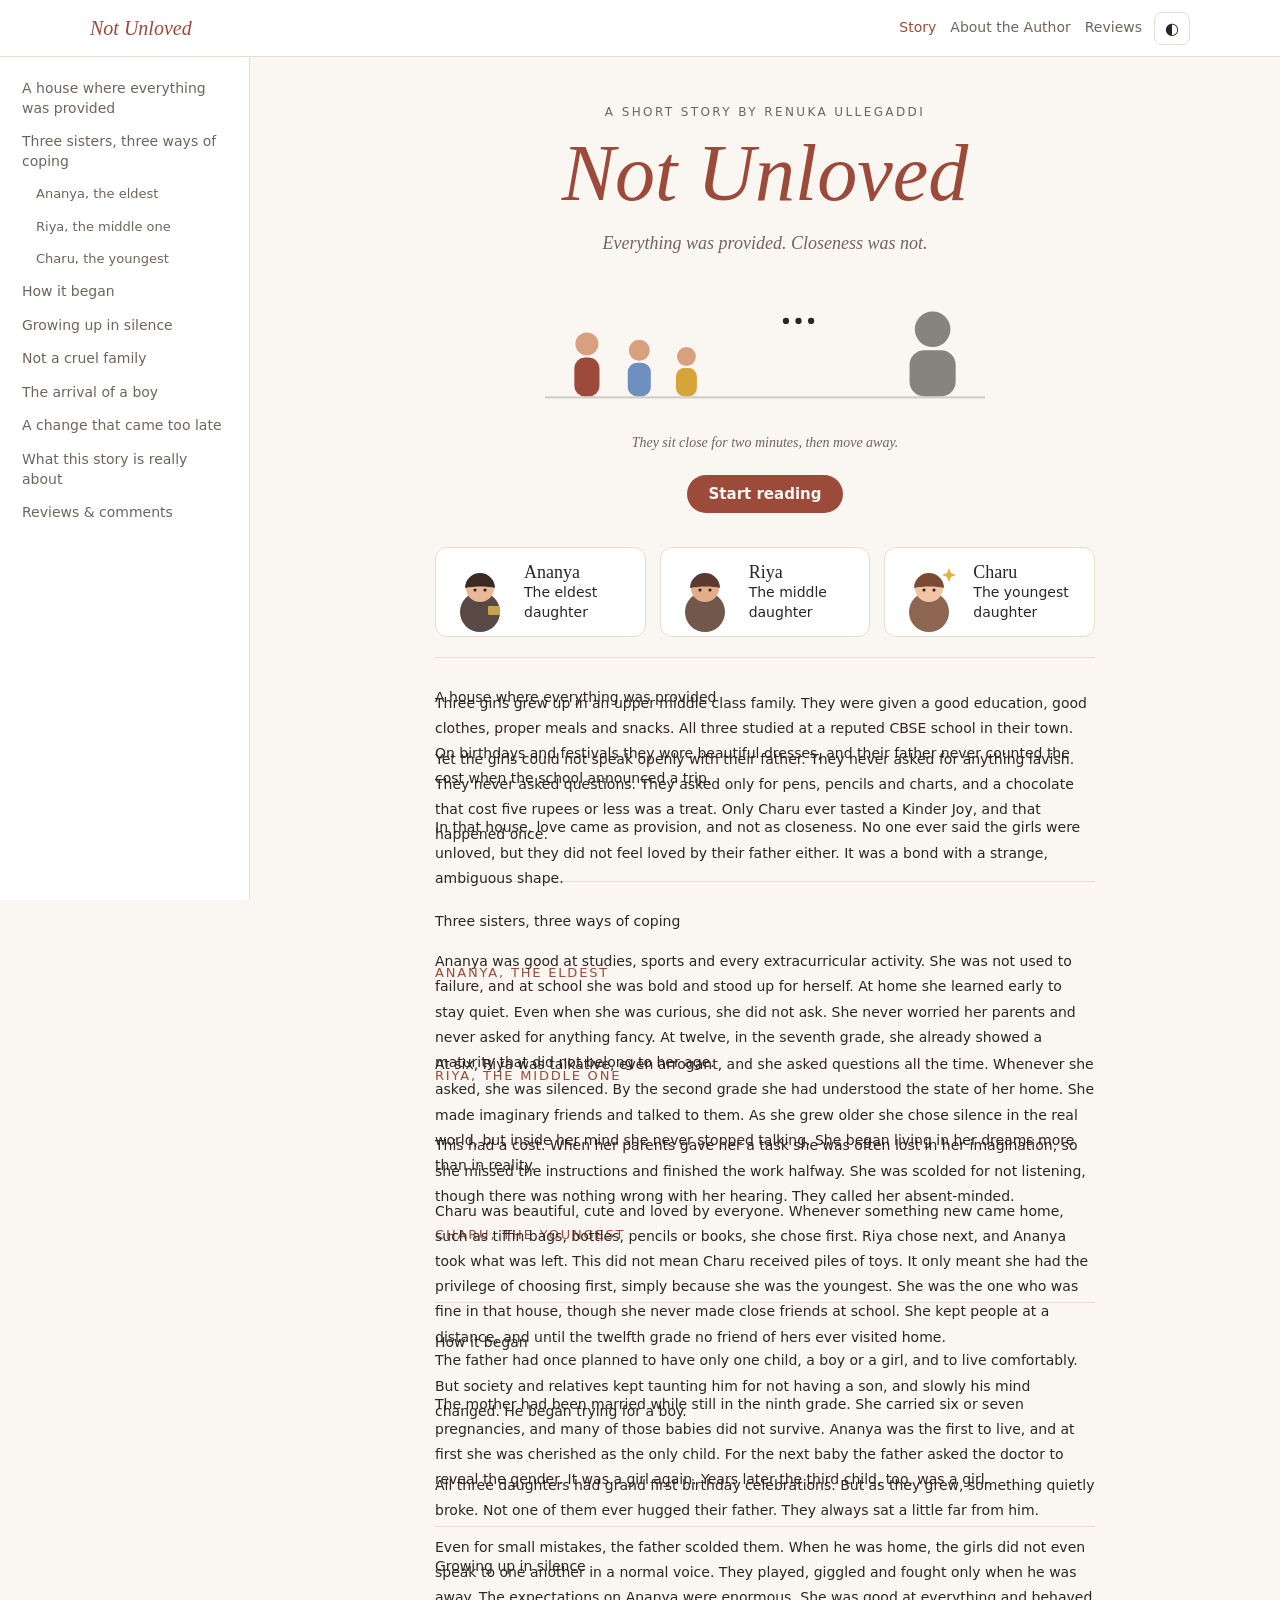
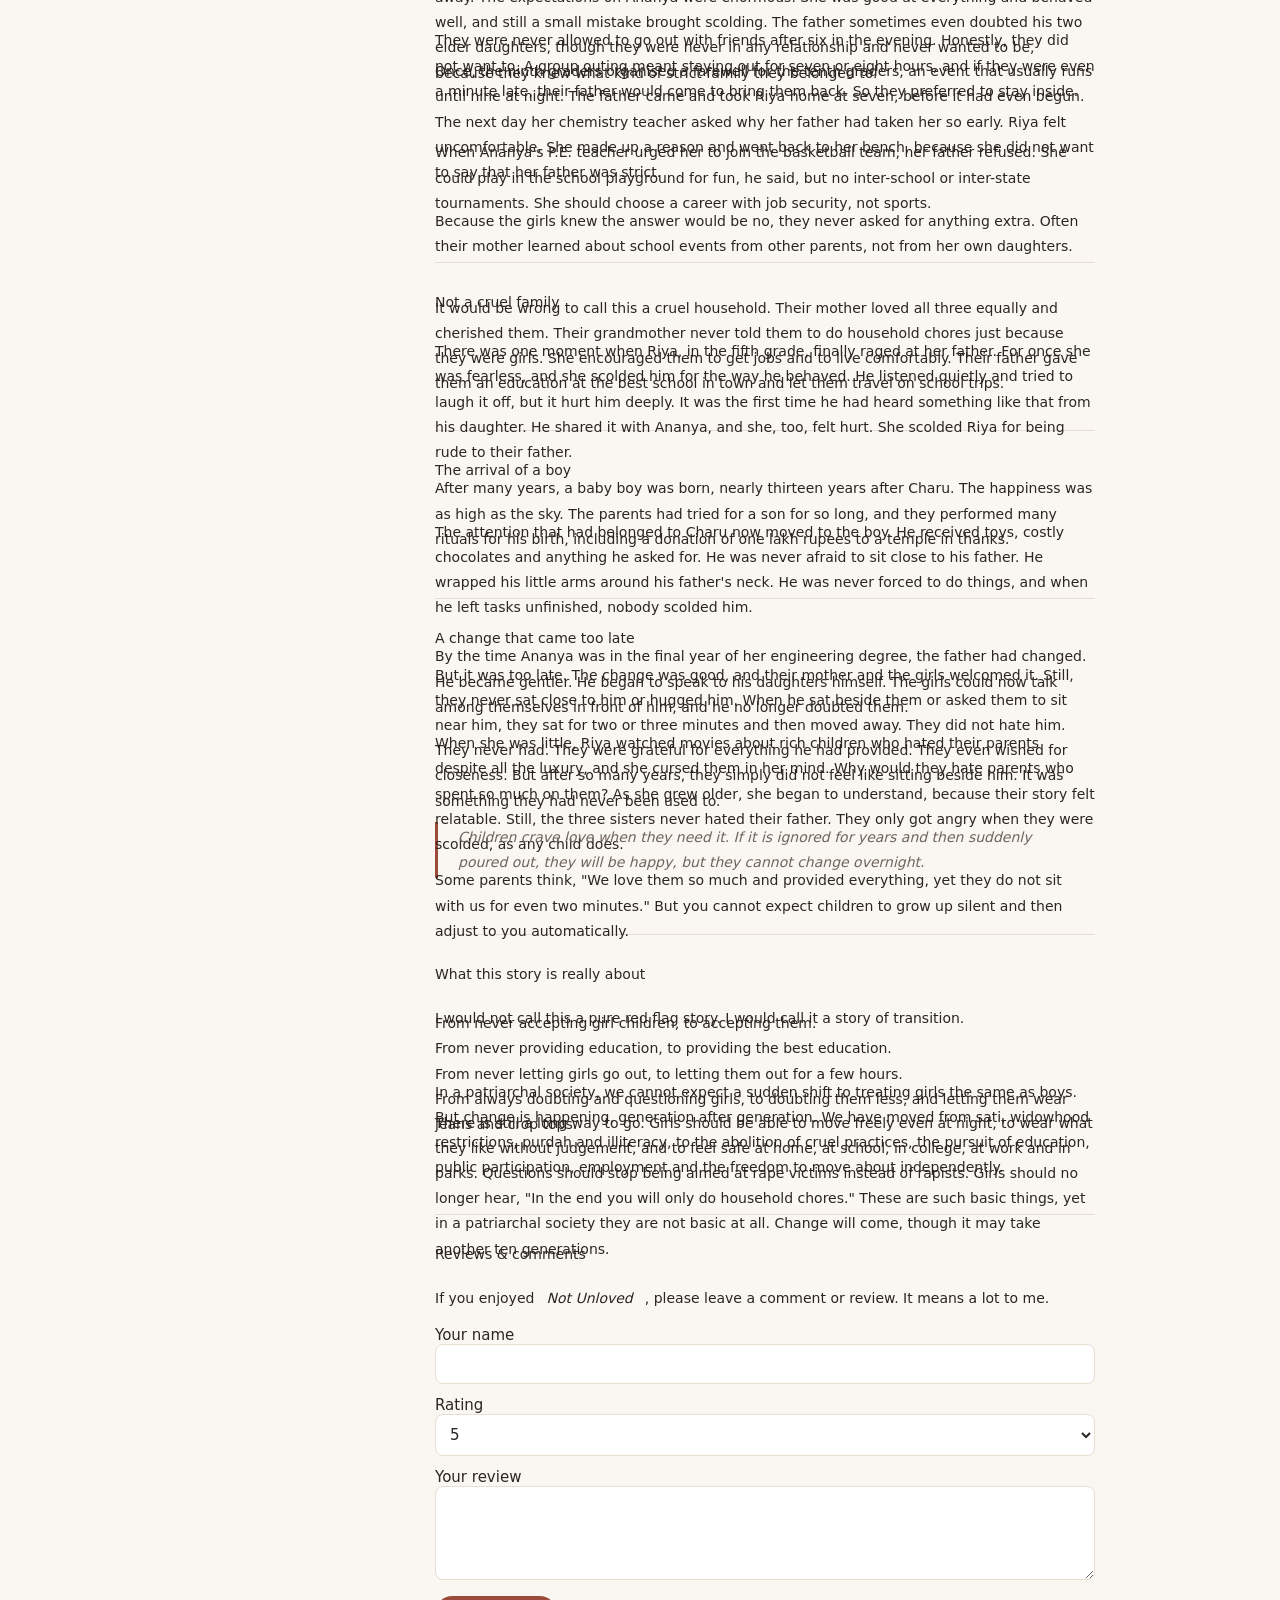
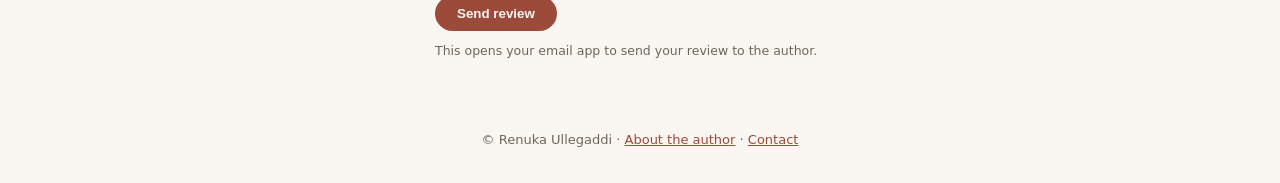
==== index.html @ 39ec3eeb "Add Not Unloved story website" ====
<!DOCTYPE html>
<html lang="en">
<head>
<meta charset="utf-8">
<meta name="viewport" content="width=device-width, initial-scale=1, viewport-fit=cover">
<title>Not Unloved | A Story of Three Sisters and a Father’s Silence</title>
<meta name="description" content="Not Unloved is a story of three sisters raised with every comfort but little closeness to their father. A quiet look at ambiguous love and changing patriarchy.">
<meta name="author" content="Renuka Ullegaddi">
<link rel="canonical" href="https://renuka0309.github.io/Short-Story/">
<meta property="og:title" content="Not Unloved | A Story of Three Sisters and a Father’s Silence">
<meta property="og:description" content="Not Unloved is a story of three sisters raised with every comfort but little closeness to their father. A quiet look at ambiguous love and changing patriarchy.">
<meta property="og:type" content="article">
<meta property="og:url" content="https://renuka0309.github.io/Short-Story/">
<meta name="twitter:card" content="summary">
<link rel="stylesheet" href="style.css">
<script type="application/ld+json">{"@context":"https://schema.org","@type":"Article","headline":"Not Unloved","description":"A story of three sisters who had everything provided yet never felt close to their father.","author":{"@type":"Person","name":"Renuka Ullegaddi"},"inLanguage":"en"}</script>
</head>
<body class="home">
<header class="top"><div class="in"><button id="menu" aria-label="Contents">&#9776;</button><a class="brand" href="index.html">Not Unloved</a><nav aria-label="Main"><a href="index.html" class=on>Story</a><a href="about.html">About the Author</a><a href="index.html#reviews">Reviews</a></nav><button id="theme" aria-label="Toggle light or dark">&#9680;</button></div><div id="bar"></div></header>
<div class="page"><aside id="side"><div id="nav"></div></aside><main><section class="hero"><p class="kicker">A short story by Renuka Ullegaddi</p><h1>Not Unloved</h1><p class="tag">Everything was provided. Closeness was not.</p>
<svg class="scene" viewBox="0 0 420 130" role="img" aria-label="Three sisters sit apart from their father, edge closer for a moment, then move away again"><rect x="0" y="112" width="420" height="2" fill="currentColor" opacity=".2"/><g fill="currentColor" opacity=".55"><circle cx="370" cy="48" r="17"/><rect x="348" y="68" width="44" height="44" rx="14"/></g><g class="girls"><g class="g1"><circle cx="40" cy="62" r="11" fill="#d9a07f"/><rect x="28" y="75" width="24" height="37" rx="10" fill="#9c4a3a"/></g><g class="g2"><circle cx="90" cy="68" r="10" fill="#d9a07f"/><rect x="79" y="80" width="22" height="32" rx="9" fill="#6f8fc0"/></g><g class="g3"><circle cx="135" cy="74" r="9" fill="#d9a07f"/><rect x="125" y="85" width="20" height="27" rx="8" fill="#d6a53a"/></g></g><g class="dots" fill="currentColor"><circle cx="230" cy="40" r="3"/><circle cx="242" cy="40" r="3"/><circle cx="254" cy="40" r="3"/></g></svg>
<p class="cap">They sit close for two minutes, then move away.</p><a class="btn" href="#ananya">Start reading</a></section><article>

<section class="cast" aria-label="Characters"><a href="#ananya"><svg class="av a1" viewBox="0 0 64 64" aria-hidden="true"><circle cx="32" cy="52" r="20" fill="#3b2a24" opacity=".85"/><circle cx="32" cy="28" r="14" fill="#e8b996"/><path d="M17 28a15 15 0 0 1 30 0c-6-2-22-2-30 0z" fill="#3b2a24"/><circle cx="27" cy="30" r="1.6" fill="#2b2622"/><circle cx="37" cy="30" r="1.6" fill="#2b2622"/><rect x="40" y="46" width="12" height="9" rx="1" fill="#c9a24a"/></svg><span><b>Ananya</b>The eldest daughter</span></a><a href="#riya"><svg class="av a2" viewBox="0 0 64 64" aria-hidden="true"><circle cx="32" cy="52" r="20" fill="#5a3a2e" opacity=".85"/><circle cx="32" cy="28" r="14" fill="#e3ad8b"/><path d="M17 28a15 15 0 0 1 30 0c-6-2-22-2-30 0z" fill="#5a3a2e"/><circle cx="27" cy="30" r="1.6" fill="#2b2622"/><circle cx="37" cy="30" r="1.6" fill="#2b2622"/><circle class="bub" cx="50" cy="14" r="3" fill="#8aa7d6"/><circle class="bub" style="animation-delay:1.3s" cx="56" cy="22" r="2" fill="#8aa7d6"/></svg><span><b>Riya</b>The middle daughter</span></a><a href="#charu"><svg class="av a3" viewBox="0 0 64 64" aria-hidden="true"><circle cx="32" cy="52" r="20" fill="#7a4a32" opacity=".85"/><circle cx="32" cy="28" r="14" fill="#f0c4a4"/><path d="M17 28a15 15 0 0 1 30 0c-6-2-22-2-30 0z" fill="#7a4a32"/><circle cx="27" cy="30" r="1.6" fill="#2b2622"/><circle cx="37" cy="30" r="1.6" fill="#2b2622"/><path class="tw" d="M52 8l2 5 5 2-5 2-2 5-2-5-5-2 5-2z" fill="#e0b341"/></svg><span><b>Charu</b>The youngest daughter</span></a></section>

<h2>A house where everything was provided</h2>
<p>Three girls grew up in an upper middle class family. They were given a good education, good clothes, proper meals and snacks. All three studied at a reputed CBSE school in their town. On birthdays and festivals they wore beautiful dresses, and their father never counted the cost when the school announced a trip.</p>
<p>Yet the girls could not speak openly with their father. They never asked for anything lavish. They never asked questions. They asked only for pens, pencils and charts, and a chocolate that cost five rupees or less was a treat. Only Charu ever tasted a Kinder Joy, and that happened once.</p>
<p>In that house, love came as provision, and not as closeness. No one ever said the girls were unloved, but they did not feel loved by their father either. It was a bond with a strange, ambiguous shape.</p>

<h2>Three sisters, three ways of coping</h2>

<h3 id="ananya">Ananya, the eldest</h3>
<p>Ananya was good at studies, sports and every extracurricular activity. She was not used to failure, and at school she was bold and stood up for herself. At home she learned early to stay quiet. Even when she was curious, she did not ask. She never worried her parents and never asked for anything fancy. At twelve, in the seventh grade, she already showed a maturity that did not belong to her age.</p>

<h3 id="riya">Riya, the middle one</h3>
<p>At six, Riya was talkative, even arrogant, and she asked questions all the time. Whenever she asked, she was silenced. By the second grade she had understood the state of her home. She made imaginary friends and talked to them. As she grew older she chose silence in the real world, but inside her mind she never stopped talking. She began living in her dreams more than in reality.</p>
<p>This had a cost. When her parents gave her a task she was often lost in her imagination, so she missed the instructions and finished the work halfway. She was scolded for not listening, though there was nothing wrong with her hearing. They called her absent-minded.</p>

<h3 id="charu">Charu, the youngest</h3>
<p>Charu was beautiful, cute and loved by everyone. Whenever something new came home, such as tiffin bags, bottles, pencils or books, she chose first. Riya chose next, and Ananya took what was left. This did not mean Charu received piles of toys. It only meant she had the privilege of choosing first, simply because she was the youngest. She was the one who was fine in that house, though she never made close friends at school. She kept people at a distance, and until the twelfth grade no friend of hers ever visited home.</p>

<h2>How it began</h2>
<p>The father had once planned to have only one child, a boy or a girl, and to live comfortably. But society and relatives kept taunting him for not having a son, and slowly his mind changed. He began trying for a boy.</p>
<p>The mother had been married while still in the ninth grade. She carried six or seven pregnancies, and many of those babies did not survive. Ananya was the first to live, and at first she was cherished as the only child. For the next baby the father asked the doctor to reveal the gender. It was a girl again. Years later the third child, too, was a girl.</p>
<p>All three daughters had grand first birthday celebrations. But as they grew, something quietly broke. Not one of them ever hugged their father. They always sat a little far from him.</p>

<h2>Growing up in silence</h2>
<p>Even for small mistakes, the father scolded them. When he was home, the girls did not even speak to one another in a normal voice. They played, giggled and fought only when he was away. The expectations on Ananya were enormous. She was good at everything and behaved well, and still a small mistake brought scolding. The father sometimes even doubted his two elder daughters, though they were never in any relationship and never wanted to be, because they knew what kind of strict family they belonged to.</p>
<p>They were never allowed to go out with friends after six in the evening. Honestly, they did not want to. A group outing meant staying out for seven or eight hours, and if they were even a minute late, their father would come to bring them back. So they preferred to stay inside.</p>
<p>Once, the ninth graders organised a farewell for the tenth graders, an event that usually runs until nine at night. The father came and took Riya home at seven, before it had even begun. The next day her chemistry teacher asked why her father had taken her so early. Riya felt uncomfortable. She made up a reason and went back to her bench, because she did not want to say that her father was strict.</p>
<p>When Ananya's P.E. teacher urged her to join the basketball team, her father refused. She could play in the school playground for fun, he said, but no inter-school or inter-state tournaments. She should choose a career with job security, not sports.</p>
<p>Because the girls knew the answer would be no, they never asked for anything extra. Often their mother learned about school events from other parents, not from her own daughters.</p>

<h2>Not a cruel family</h2>
<p>It would be wrong to call this a cruel household. Their mother loved all three equally and cherished them. Their grandmother never told them to do household chores just because they were girls. She encouraged them to get jobs and to live comfortably. Their father gave them an education at the best school in town and let them travel on school trips.</p>
<p>There was one moment when Riya, in the fifth grade, finally raged at her father. For once she was fearless, and she scolded him for the way he behaved. He listened quietly and tried to laugh it off, but it hurt him deeply. It was the first time he had heard something like that from his daughter. He shared it with Ananya, and she, too, felt hurt. She scolded Riya for being rude to their father.</p>

<h2>The arrival of a boy</h2>
<p>After many years, a baby boy was born, nearly thirteen years after Charu. The happiness was as high as the sky. The parents had tried for a son for so long, and they performed many rituals for his birth, including a donation of one lakh rupees to a temple in thanks.</p>
<p>The attention that had belonged to Charu now moved to the boy. He received toys, costly chocolates and anything he asked for. He was never afraid to sit close to his father. He wrapped his little arms around his father's neck. He was never forced to do things, and when he left tasks unfinished, nobody scolded him.</p>

<h2>A change that came too late</h2>
<p>By the time Ananya was in the final year of her engineering degree, the father had changed. He became gentler. He began to speak to his daughters himself. The girls could now talk among themselves in front of him, and he no longer doubted them.</p>
<p>But it was too late. The change was good, and their mother and the girls welcomed it. Still, they never sat close to him or hugged him. When he sat beside them or asked them to sit near him, they sat for two or three minutes and then moved away. They did not hate him. They never had. They were grateful for everything he had provided. They even wished for closeness. But after so many years, they simply did not feel like sitting beside him. It was something they had never been used to.</p>
<p>When she was little, Riya watched movies about rich children who hated their parents despite all the luxury, and she cursed them in her mind. Why would they hate parents who spent so much on them? As she grew older, she began to understand, because their story felt relatable. Still, the three sisters never hated their father. They only got angry when they were scolded, as any child does.</p>

<blockquote>Children crave love when they need it. If it is ignored for years and then suddenly poured out, they will be happy, but they cannot change overnight.</blockquote>

<p>Some parents think, "We love them so much and provided everything, yet they do not sit with us for even two minutes." But you cannot expect children to grow up silent and then adjust to you automatically.</p>

<h2>What this story is really about</h2>
<p>I would not call this a pure red flag story. I would call it a story of transition.</p>
<p>From never accepting girl children, to accepting them.<br>
From never providing education, to providing the best education.<br>
From never letting girls go out, to letting them out for a few hours.<br>
From always doubting and questioning girls, to doubting them less, and letting them wear jeans and crop tops.</p>
<p>In a patriarchal society, we cannot expect a sudden shift to treating girls the same as boys. But change is happening, generation after generation. We have moved from sati, widowhood restrictions, purdah and illiteracy, to the abolition of cruel practices, the pursuit of education, public participation, employment and the freedom to move about independently.</p>
<p>There is still a long way to go. Girls should be able to move freely even at night, to wear what they like without judgement, and to feel safe at home, at school, in college, at work and in parks. Questions should stop being aimed at rape victims instead of rapists. Girls should no longer hear, "In the end you will only do household chores." These are such basic things, yet in a patriarchal society they are not basic at all. Change will come, though it may take another ten generations.</p>
<h2 id="reviews">Reviews &amp; comments</h2>
<p>If you enjoyed <em>Not Unloved</em>, please leave a comment or review. It means a lot to me.</p>
<div id="giscus"></div>
<form id="rf" class="rf"><label>Your name<input name="name" required></label><label>Rating<select name="rating"><option>5</option><option>4</option><option>3</option><option>2</option><option>1</option></select></label><label>Your review<textarea name="msg" rows="4" required></textarea></label><button type="submit">Send review</button><small>This opens your email app to send your review to the author.</small></form>
</article></main></div>
<footer>&copy; Renuka Ullegaddi &middot; <a href="about.html">About the author</a> &middot; <a href="mailto:renukaullegaddi03@gmail.com">Contact</a></footer>
<script src="script.js"></script>
</body>
</html>
---- style.css ----
:root{--bg:#faf6f1;--fg:#2b2622;--muted:#6f655c;--accent:#9c4a3a;--card:#fff;--line:#e6ddd3;--hh:56px}
@media (prefers-color-scheme:dark){:root:not([data-theme="light"]){--bg:#1c1917;--fg:#ece5dd;--muted:#a79d93;--accent:#e08a74;--card:#26221f;--line:#38322d}}
:root[data-theme="dark"]{--bg:#1c1917;--fg:#ece5dd;--muted:#a79d93;--accent:#e08a74;--card:#26221f;--line:#38322d}
*{box-sizing:border-box}
html{scroll-behavior:smooth;scroll-padding-top:calc(var(--hh) + 16px + env(safe-area-inset-top,0px))}
body{margin:0;background:var(--bg);color:var(--fg);font:18px/1.8 Georgia,'Times New Roman',serif}
a{color:var(--accent)}
.top{position:sticky;top:0;z-index:40;background:var(--card);border-bottom:1px solid var(--line);padding:env(safe-area-inset-top,0px) 14px 0}
.in{height:var(--hh);display:flex;align-items:center;gap:12px;max-width:1100px;margin:auto;font-family:system-ui,sans-serif;font-size:14px}
.brand{font:italic 20px Georgia,serif;text-decoration:none;color:var(--accent)}
.in nav{display:flex;gap:14px;margin-left:auto;overflow-x:auto;white-space:nowrap}
.in nav a{color:var(--muted);text-decoration:none}.in nav a.on,.in nav a:hover{color:var(--accent)}
.in button{background:none;border:1px solid var(--line);color:var(--fg);border-radius:8px;padding:6px 10px;font-size:16px;cursor:pointer}
#bar{position:absolute;left:0;bottom:0;height:3px;width:0;background:var(--accent)}
.top{position:sticky}.top>#bar{position:absolute}
#side{position:fixed;top:calc(var(--hh) + env(safe-area-inset-top,0px));left:0;bottom:0;width:250px;max-width:85vw;background:var(--card);border-right:1px solid var(--line);padding:16px 12px;overflow-y:auto;z-index:30;transform:translateX(-100%);transition:transform .25s;font:14px/1.4 system-ui,sans-serif}
#side.open{transform:none}
#side a{display:block;padding:7px 10px;border-radius:6px;color:var(--muted);text-decoration:none}
#side a.sub{margin-left:14px;font-size:13px}#side a.active{background:var(--bg);color:var(--accent);font-weight:600}
.hero{text-align:center;padding:48px 8px 24px}
.kicker{font:12px system-ui,sans-serif;letter-spacing:.2em;text-transform:uppercase;color:var(--muted);margin:0}
h1{font:italic 400 clamp(44px,10vw,80px)/1.1 Georgia,serif;color:var(--accent);margin:10px 0}
.tag{color:var(--muted);font-style:italic;margin:0 0 20px}
.scene{width:100%;max-width:440px;color:var(--fg)}
.cap{font-size:14px;color:var(--muted);font-style:italic;margin:4px 0 20px}
.btn{display:inline-block;background:var(--accent);color:var(--bg);padding:10px 22px;border-radius:999px;text-decoration:none;font:600 15px system-ui,sans-serif}
.btn.alt{background:none;color:var(--accent);border:1px solid var(--accent)}
.girls{animation:near 10s ease-in-out infinite}
.g2{animation:sway 5s ease-in-out infinite}.g3{animation:sway 6s ease-in-out infinite reverse}
.dots circle{animation:blink 1.8s infinite}.dots circle:nth-child(2){animation-delay:.3s}.dots circle:nth-child(3){animation-delay:.6s}
@keyframes near{0%,15%{transform:translateX(0)}45%,60%{transform:translateX(90px)}90%,100%{transform:translateX(0)}}
@keyframes sway{50%{transform:translateY(-3px)}}
@keyframes blink{0%,100%{opacity:.15}50%{opacity:.8}}
main{max-width:700px;margin:0 auto;padding:0 20px 50px}
.home .page{padding-left:0}
@media (min-width:1000px){.home .page{padding-left:250px}#side{transform:none}#menu{display:none}}
h2{font:400 26px Georgia,serif;margin:52px 0 12px;padding-top:22px;border-top:1px solid var(--line)}
h3{font:13px system-ui,sans-serif;letter-spacing:.14em;text-transform:uppercase;color:var(--accent);margin:28px 0 4px}
blockquote{margin:28px 0;padding:4px 20px;border-left:3px solid var(--accent);font-style:italic;color:var(--muted)}
.cast{display:grid;grid-template-columns:repeat(auto-fit,minmax(190px,1fr));gap:14px;margin:10px 0 20px}
.cast a{display:flex;gap:12px;align-items:center;background:var(--card);border:1px solid var(--line);border-radius:12px;padding:12px;color:inherit;text-decoration:none;font:14px/1.4 system-ui,sans-serif;transition:transform .2s,border-color .2s}
.cast a:hover{transform:translateY(-3px);border-color:var(--accent)}
.cast b{display:block;font:18px Georgia,serif}
.av{width:64px;height:64px;flex:none;overflow:visible}
.a1{animation:sway 4s ease-in-out infinite}
.bub{animation:rise 3.5s linear infinite;opacity:0}
@keyframes rise{0%{transform:translateY(0);opacity:0}30%{opacity:.9}100%{transform:translateY(-14px);opacity:0}}
.tw{animation:tw 2s ease-in-out infinite;transform-box:fill-box;transform-origin:center}
@keyframes tw{50%{transform:scale(1.5);opacity:.4}}
.rv{opacity:0;transform:translateY(14px);transition:opacity .6s,transform .6s}.rv.in{opacity:1;transform:none}
.rf{display:grid;gap:12px;font:15px system-ui,sans-serif}
.rf input,.rf select,.rf textarea{width:100%;padding:10px;border:1px solid var(--line);border-radius:8px;background:var(--card);color:var(--fg);font:inherit}
.rf button{justify-self:start;background:var(--accent);color:var(--bg);border:0;border-radius:999px;padding:10px 22px;font-weight:600;cursor:pointer}
.rf small{color:var(--muted)}
.about{padding-top:48px}.mail{font-family:system-ui,sans-serif;font-size:15px}
footer{text-align:center;padding:24px 20px calc(36px + env(safe-area-inset-bottom,0px));color:var(--muted);font:13px system-ui,sans-serif}
@media (prefers-reduced-motion:reduce){*{animation:none!important;transition:none!important}.rv{opacity:1;transform:none}}
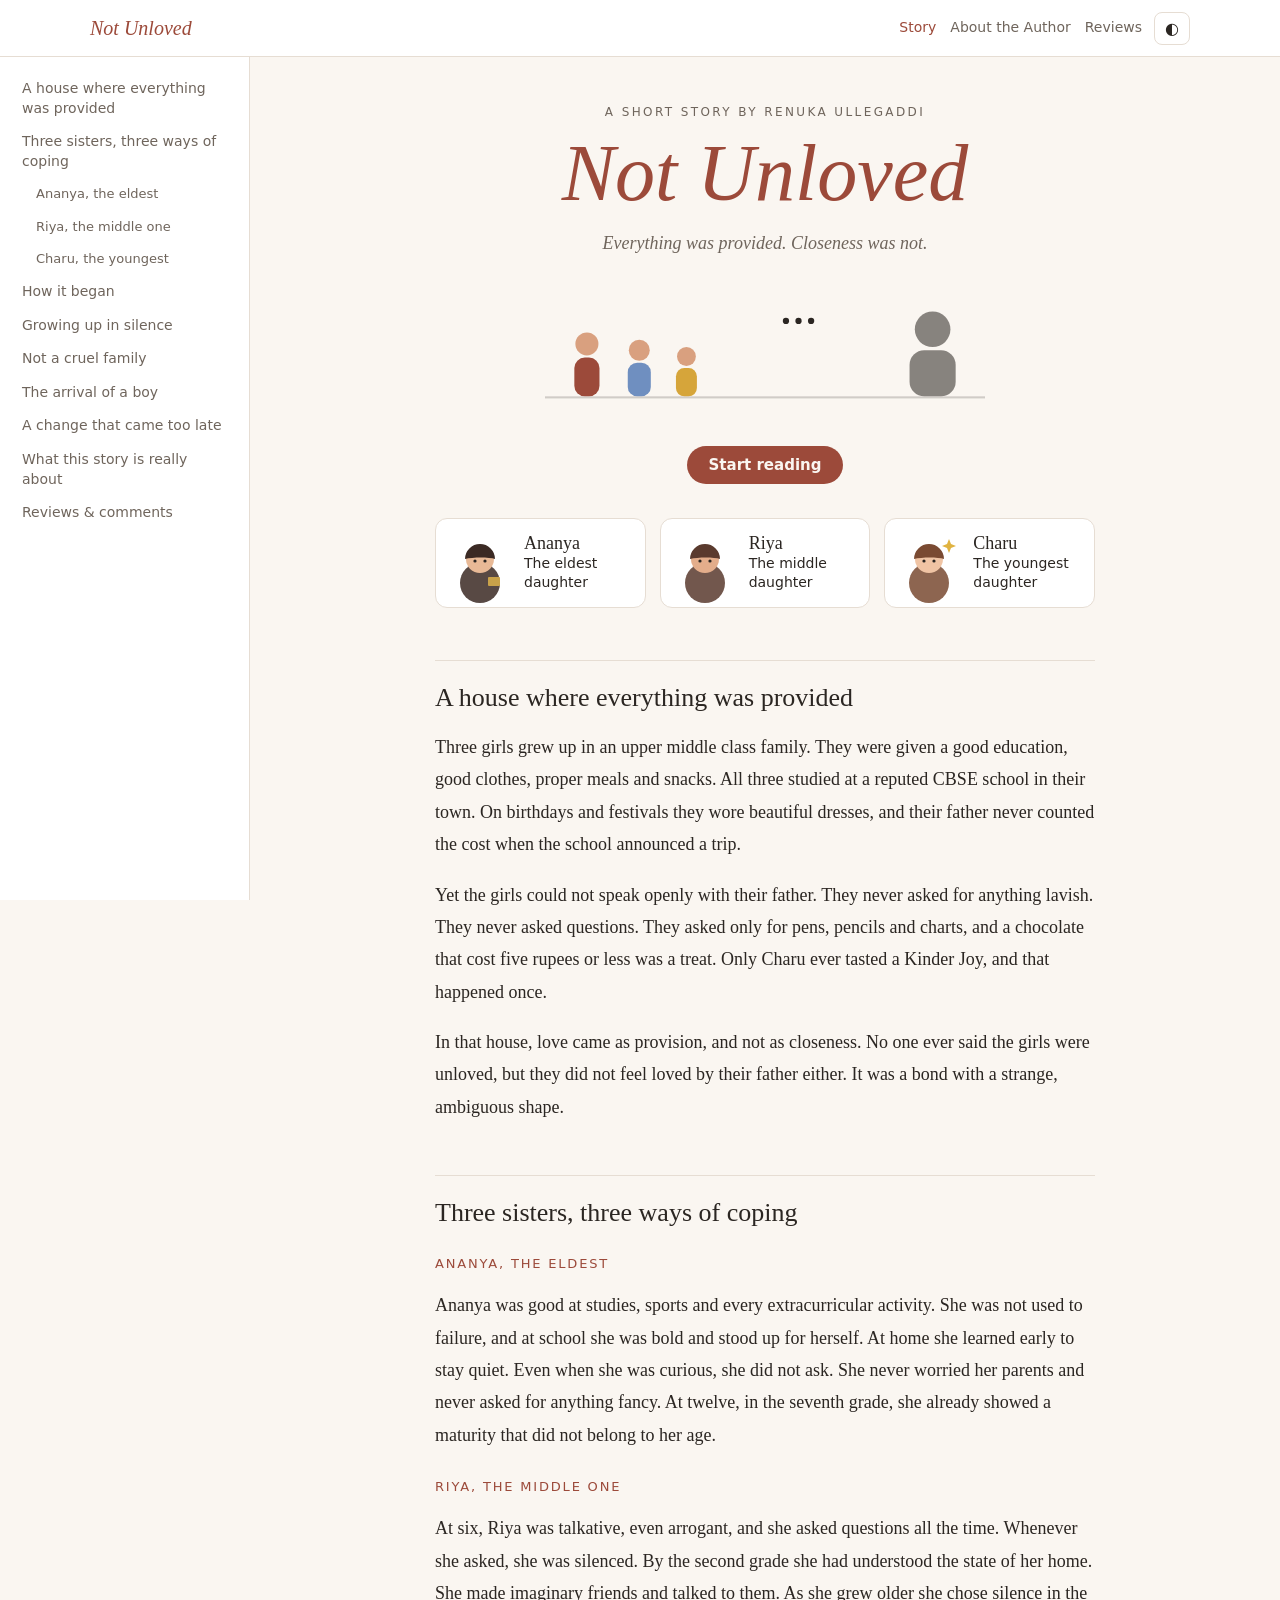
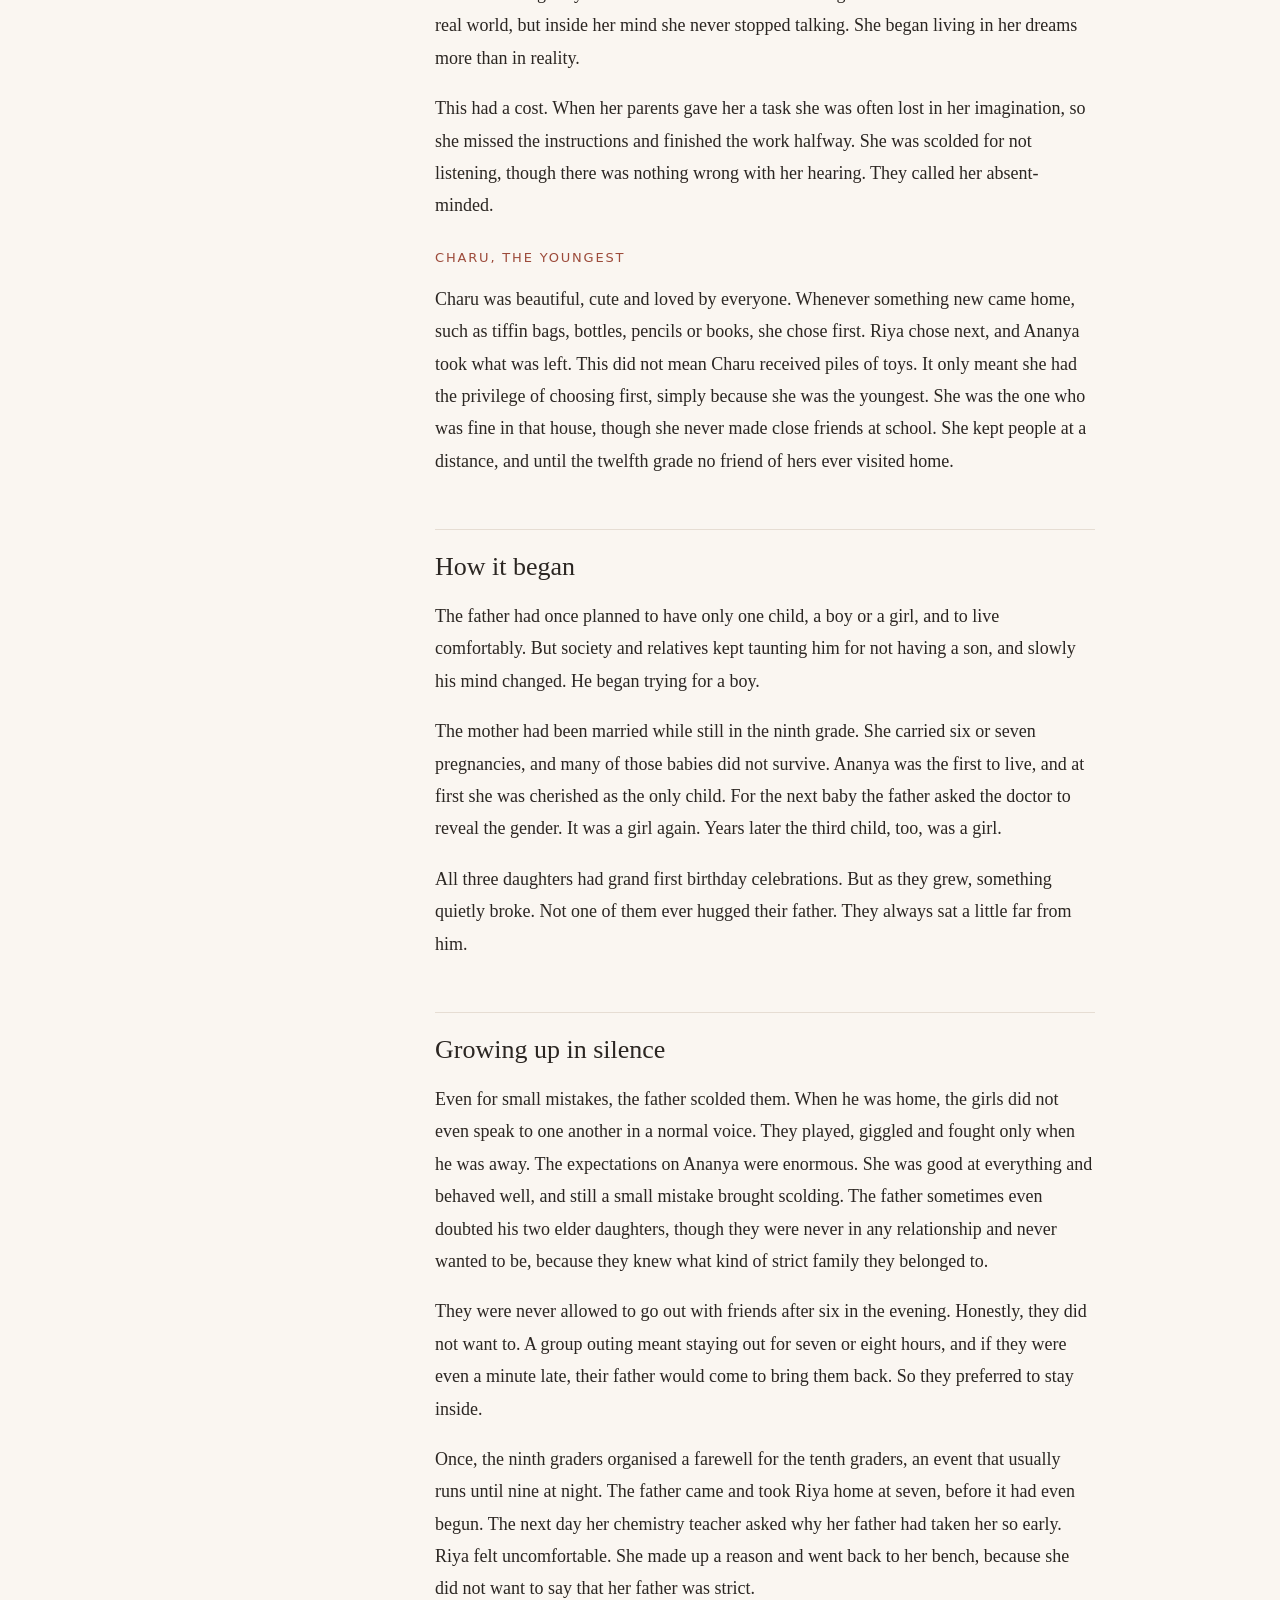
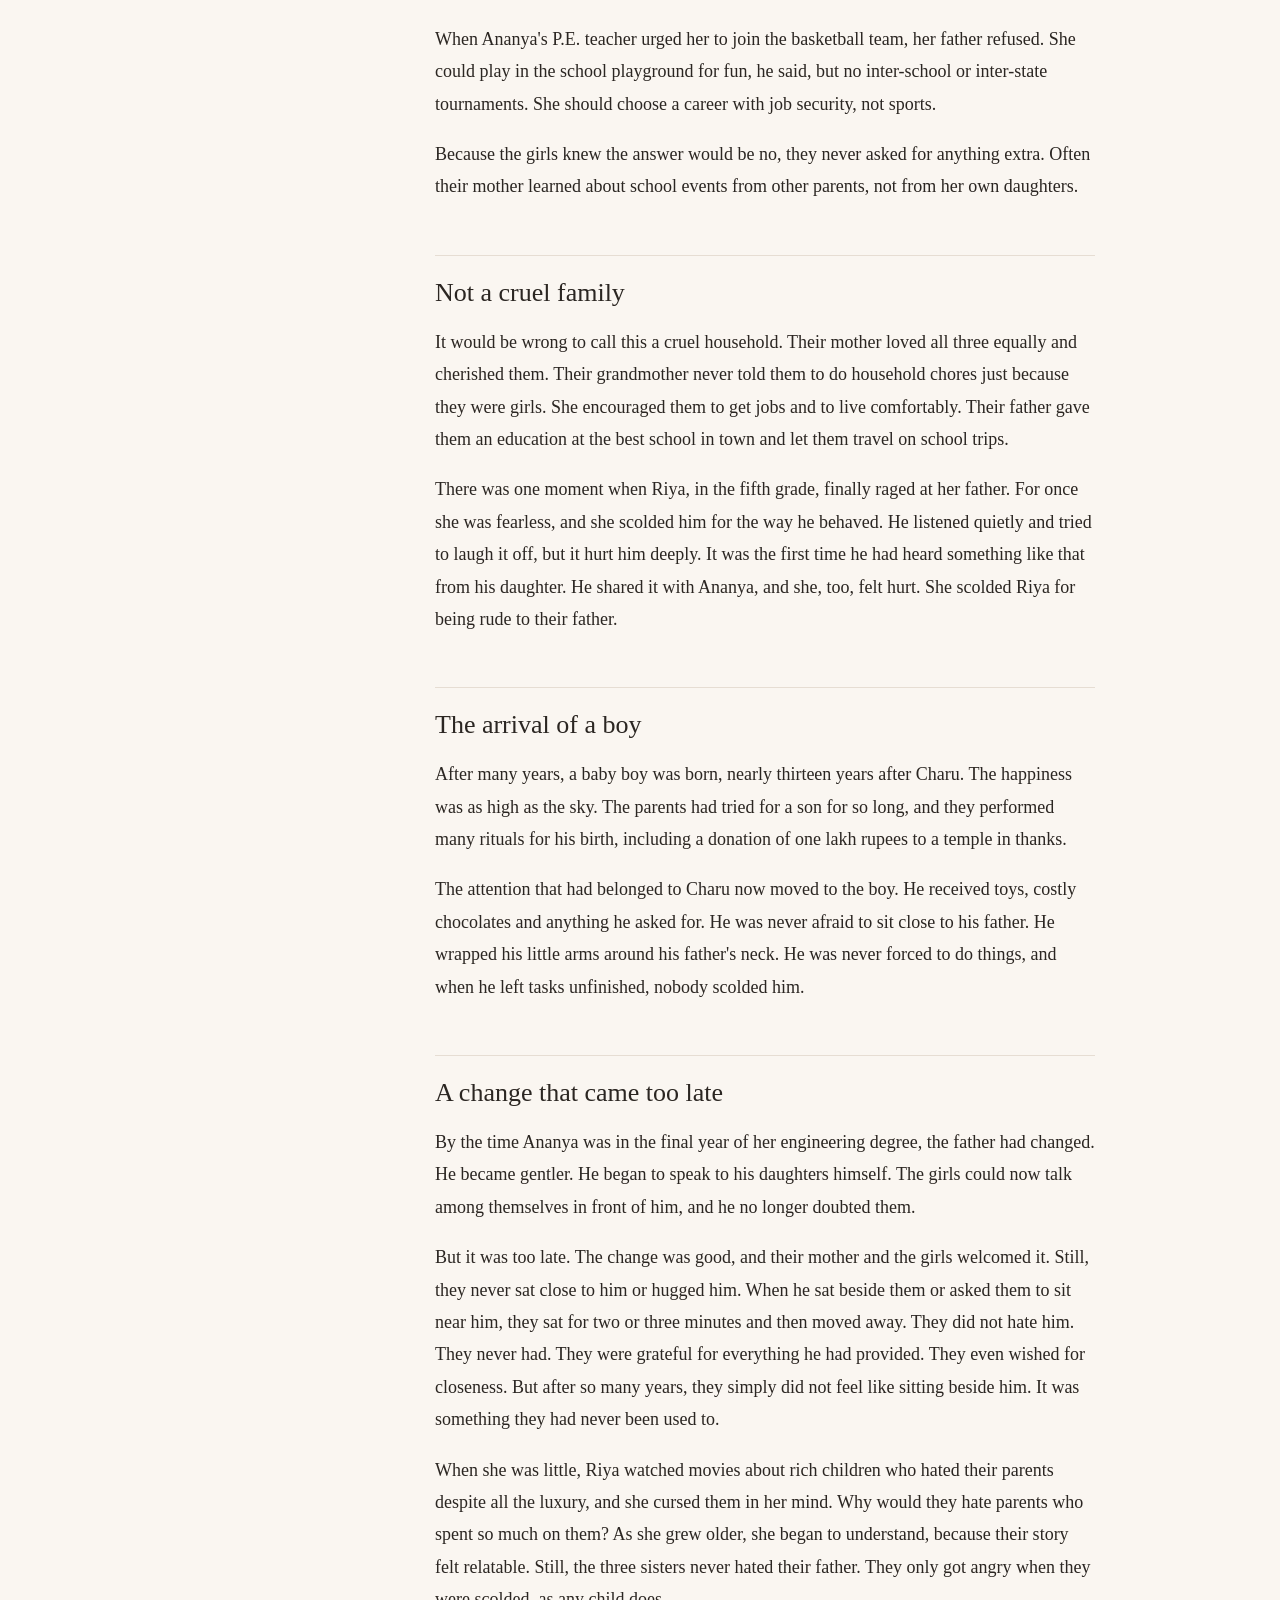
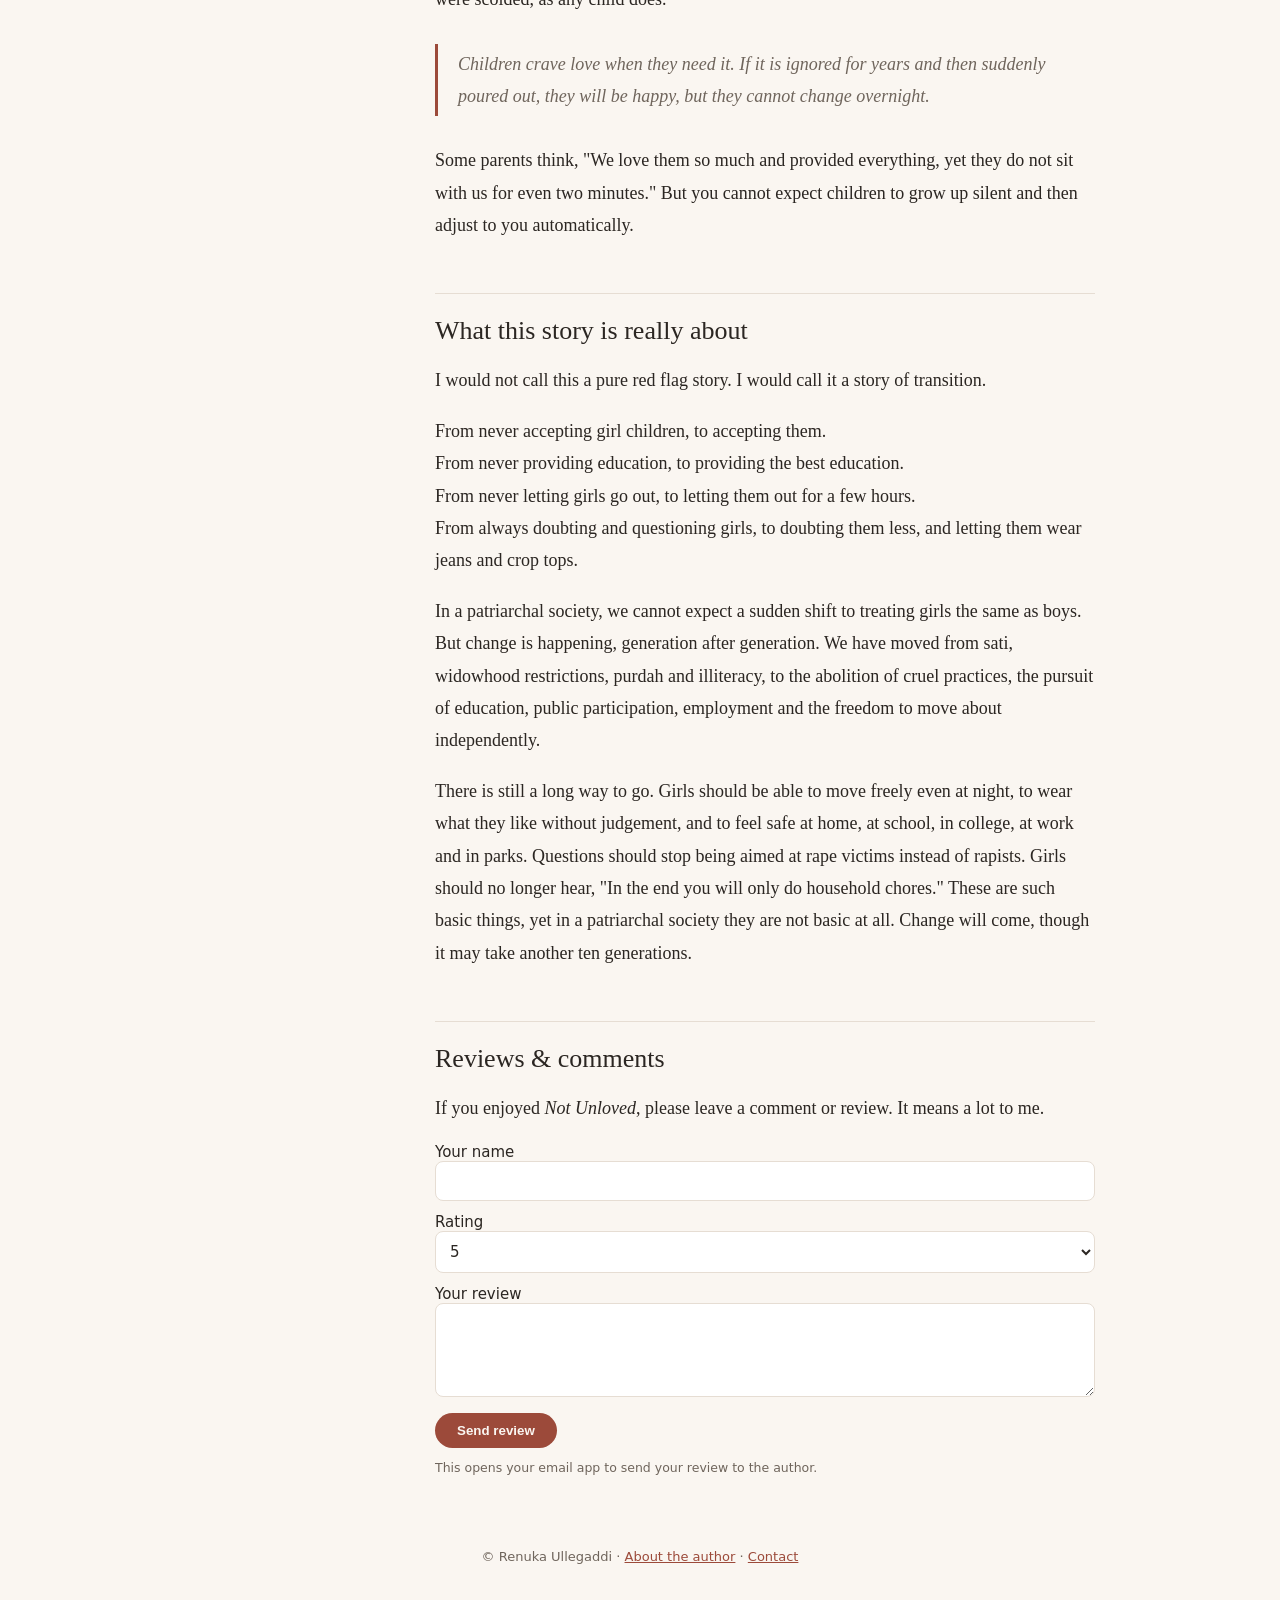
==== commit 895298fb: "Update index.html" ====
--- a/index.html
+++ b/index.html
@@ -19,7 +19,7 @@
 <header class="top"><div class="in"><button id="menu" aria-label="Contents">&#9776;</button><a class="brand" href="index.html">Not Unloved</a><nav aria-label="Main"><a href="index.html" class=on>Story</a><a href="about.html">About the Author</a><a href="index.html#reviews">Reviews</a></nav><button id="theme" aria-label="Toggle light or dark">&#9680;</button></div><div id="bar"></div></header>
 <div class="page"><aside id="side"><div id="nav"></div></aside><main><section class="hero"><p class="kicker">A short story by Renuka Ullegaddi</p><h1>Not Unloved</h1><p class="tag">Everything was provided. Closeness was not.</p>
 <svg class="scene" viewBox="0 0 420 130" role="img" aria-label="Three sisters sit apart from their father, edge closer for a moment, then move away again"><rect x="0" y="112" width="420" height="2" fill="currentColor" opacity=".2"/><g fill="currentColor" opacity=".55"><circle cx="370" cy="48" r="17"/><rect x="348" y="68" width="44" height="44" rx="14"/></g><g class="girls"><g class="g1"><circle cx="40" cy="62" r="11" fill="#d9a07f"/><rect x="28" y="75" width="24" height="37" rx="10" fill="#9c4a3a"/></g><g class="g2"><circle cx="90" cy="68" r="10" fill="#d9a07f"/><rect x="79" y="80" width="22" height="32" rx="9" fill="#6f8fc0"/></g><g class="g3"><circle cx="135" cy="74" r="9" fill="#d9a07f"/><rect x="125" y="85" width="20" height="27" rx="8" fill="#d6a53a"/></g></g><g class="dots" fill="currentColor"><circle cx="230" cy="40" r="3"/><circle cx="242" cy="40" r="3"/><circle cx="254" cy="40" r="3"/></g></svg>
-<p class="cap">They sit close for two minutes, then move away.</p><a class="btn" href="#ananya">Start reading</a></section><article>
+<p class="cap"></p><a class="btn" href="#ananya">Start reading</a></section><article>
 
 <section class="cast" aria-label="Characters"><a href="#ananya"><svg class="av a1" viewBox="0 0 64 64" aria-hidden="true"><circle cx="32" cy="52" r="20" fill="#3b2a24" opacity=".85"/><circle cx="32" cy="28" r="14" fill="#e8b996"/><path d="M17 28a15 15 0 0 1 30 0c-6-2-22-2-30 0z" fill="#3b2a24"/><circle cx="27" cy="30" r="1.6" fill="#2b2622"/><circle cx="37" cy="30" r="1.6" fill="#2b2622"/><rect x="40" y="46" width="12" height="9" rx="1" fill="#c9a24a"/></svg><span><b>Ananya</b>The eldest daughter</span></a><a href="#riya"><svg class="av a2" viewBox="0 0 64 64" aria-hidden="true"><circle cx="32" cy="52" r="20" fill="#5a3a2e" opacity=".85"/><circle cx="32" cy="28" r="14" fill="#e3ad8b"/><path d="M17 28a15 15 0 0 1 30 0c-6-2-22-2-30 0z" fill="#5a3a2e"/><circle cx="27" cy="30" r="1.6" fill="#2b2622"/><circle cx="37" cy="30" r="1.6" fill="#2b2622"/><circle class="bub" cx="50" cy="14" r="3" fill="#8aa7d6"/><circle class="bub" style="animation-delay:1.3s" cx="56" cy="22" r="2" fill="#8aa7d6"/></svg><span><b>Riya</b>The middle daughter</span></a><a href="#charu"><svg class="av a3" viewBox="0 0 64 64" aria-hidden="true"><circle cx="32" cy="52" r="20" fill="#7a4a32" opacity=".85"/><circle cx="32" cy="28" r="14" fill="#f0c4a4"/><path d="M17 28a15 15 0 0 1 30 0c-6-2-22-2-30 0z" fill="#7a4a32"/><circle cx="27" cy="30" r="1.6" fill="#2b2622"/><circle cx="37" cy="30" r="1.6" fill="#2b2622"/><path class="tw" d="M52 8l2 5 5 2-5 2-2 5-2-5-5-2 5-2z" fill="#e0b341"/></svg><span><b>Charu</b>The youngest daughter</span></a></section>
 
@@ -85,4 +85,4 @@
 <footer>&copy; Renuka Ullegaddi &middot; <a href="about.html">About the author</a> &middot; <a href="mailto:renukaullegaddi03@gmail.com">Contact</a></footer>
 <script src="script.js"></script>
 </body>
-</html>+</html>
--- a/style.css
+++ b/style.css
@@ -47,7 +47,7 @@
 @keyframes rise{0%{transform:translateY(0);opacity:0}30%{opacity:.9}100%{transform:translateY(-14px);opacity:0}}
 .tw{animation:tw 2s ease-in-out infinite;transform-box:fill-box;transform-origin:center}
 @keyframes tw{50%{transform:scale(1.5);opacity:.4}}
-.rv{opacity:0;transform:translateY(14px);transition:opacity .6s,transform .6s}.rv.in{opacity:1;transform:none}
+.rv{opacity:0;transform:translateY(14px);transition:opacity .6s,transform .6s}.rv.vis{opacity:1;transform:none}
 .rf{display:grid;gap:12px;font:15px system-ui,sans-serif}
 .rf input,.rf select,.rf textarea{width:100%;padding:10px;border:1px solid var(--line);border-radius:8px;background:var(--card);color:var(--fg);font:inherit}
 .rf button{justify-self:start;background:var(--accent);color:var(--bg);border:0;border-radius:999px;padding:10px 22px;font-weight:600;cursor:pointer}
@@ -55,3 +55,5 @@
 .about{padding-top:48px}.mail{font-family:system-ui,sans-serif;font-size:15px}
 footer{text-align:center;padding:24px 20px calc(36px + env(safe-area-inset-bottom,0px));color:var(--muted);font:13px system-ui,sans-serif}
 @media (prefers-reduced-motion:reduce){*{animation:none!important;transition:none!important}.rv{opacity:1;transform:none}}
+.brand{white-space:nowrap}
+@media (max-width:520px){.in{gap:8px}.in nav{gap:10px;font-size:13px}.in nav a:nth-child(3){display:none}.brand{font-size:18px}}
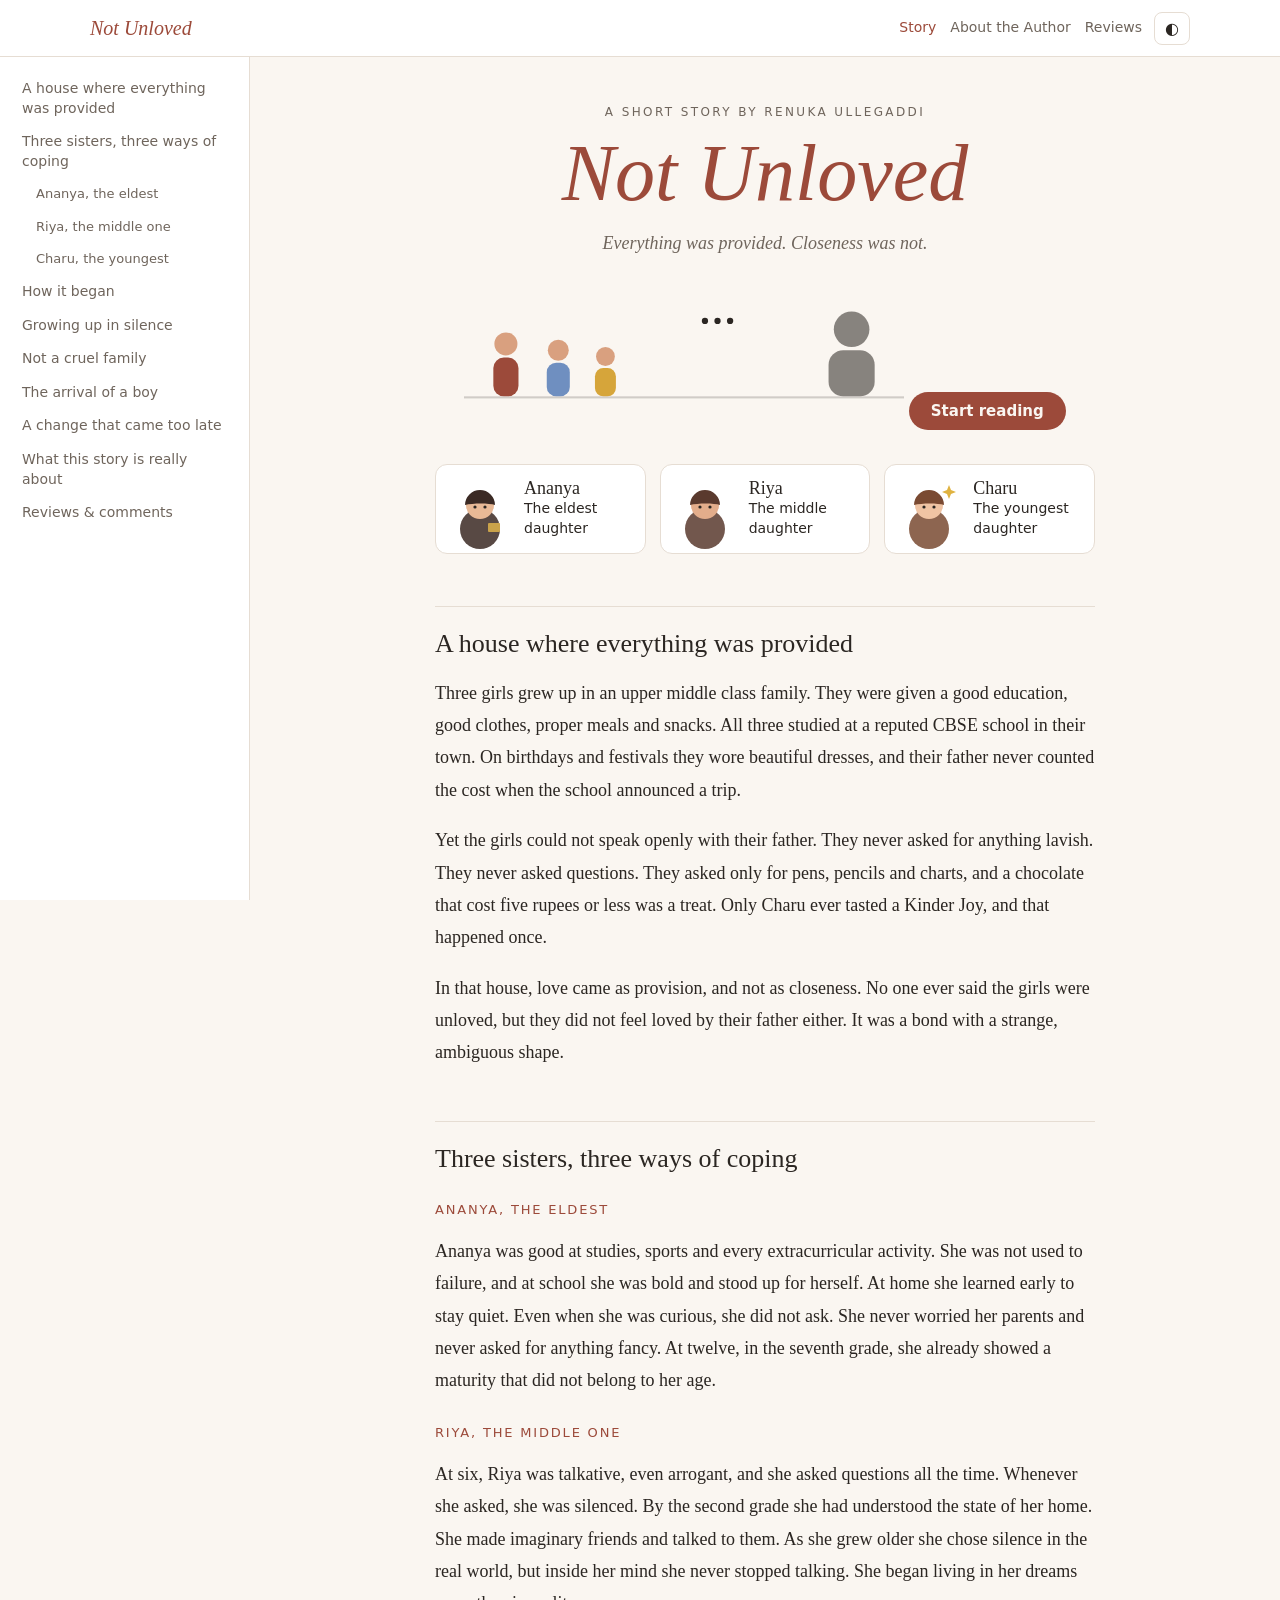
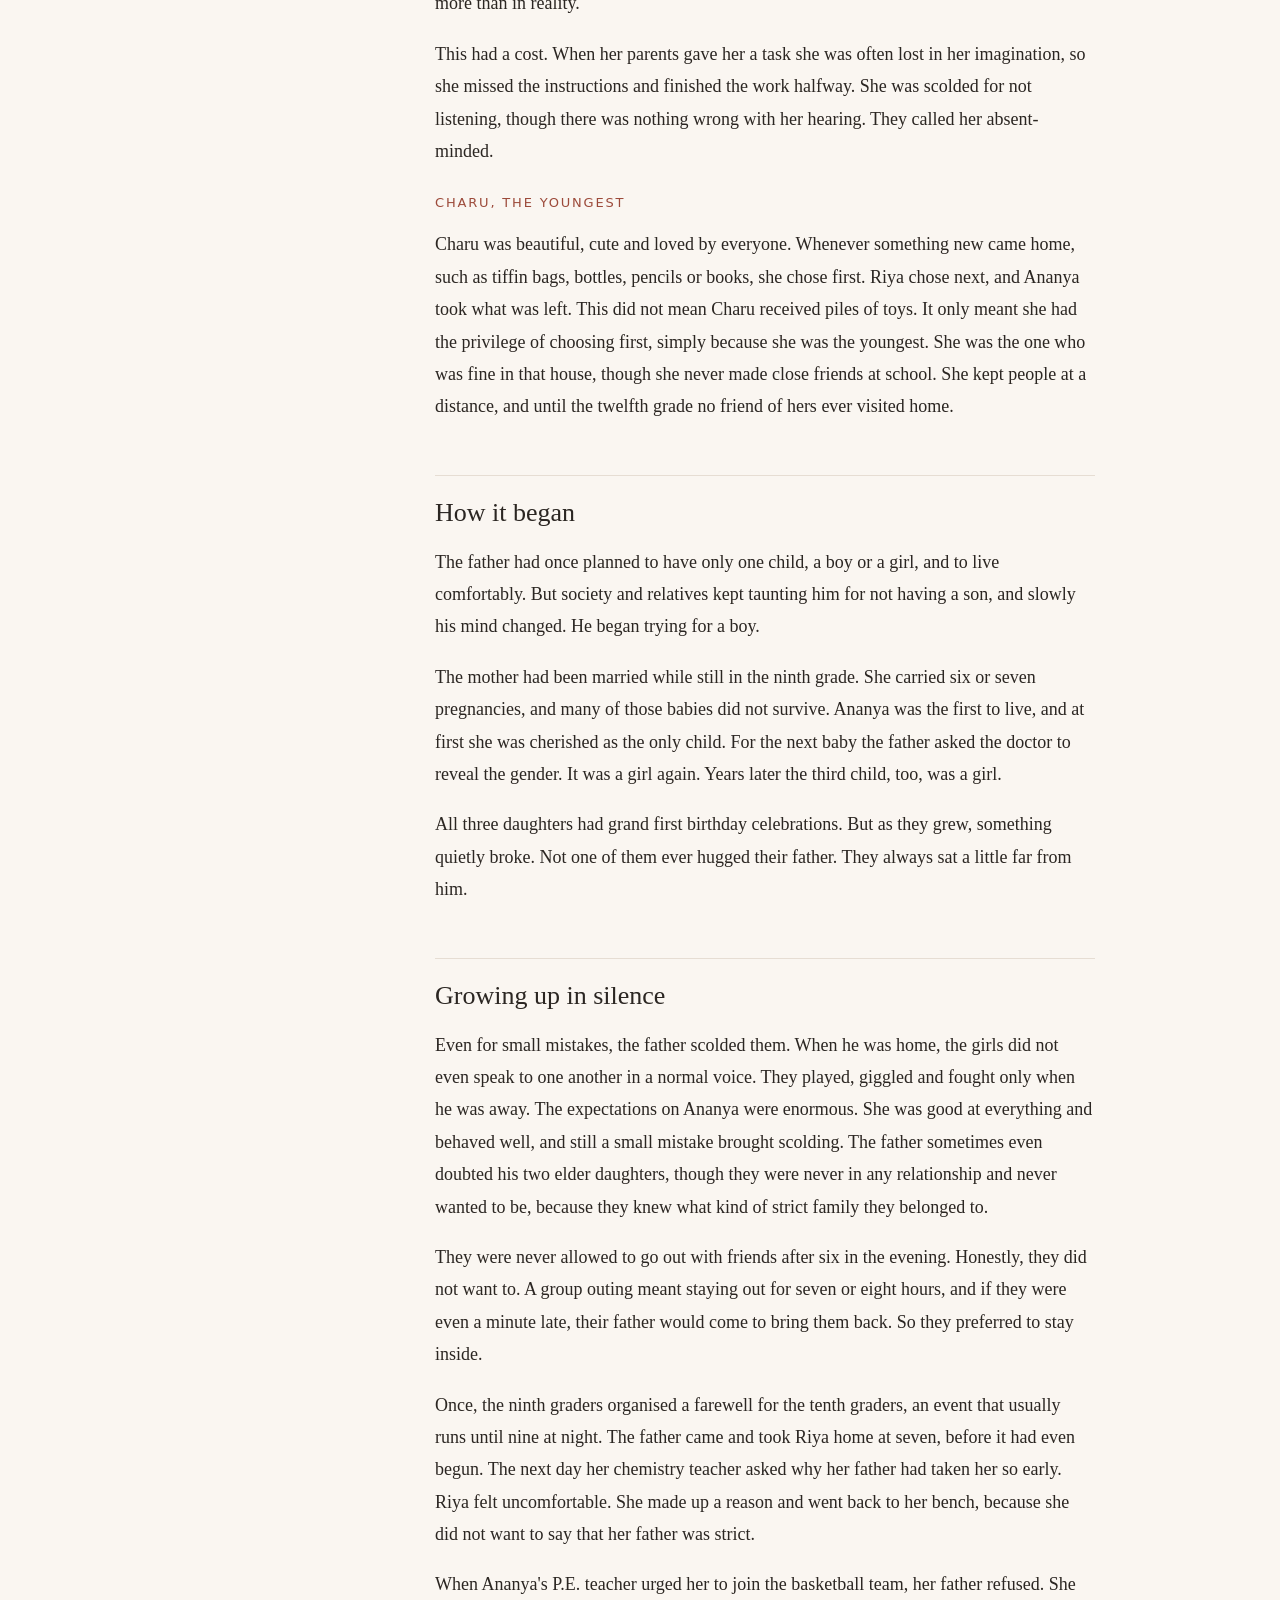
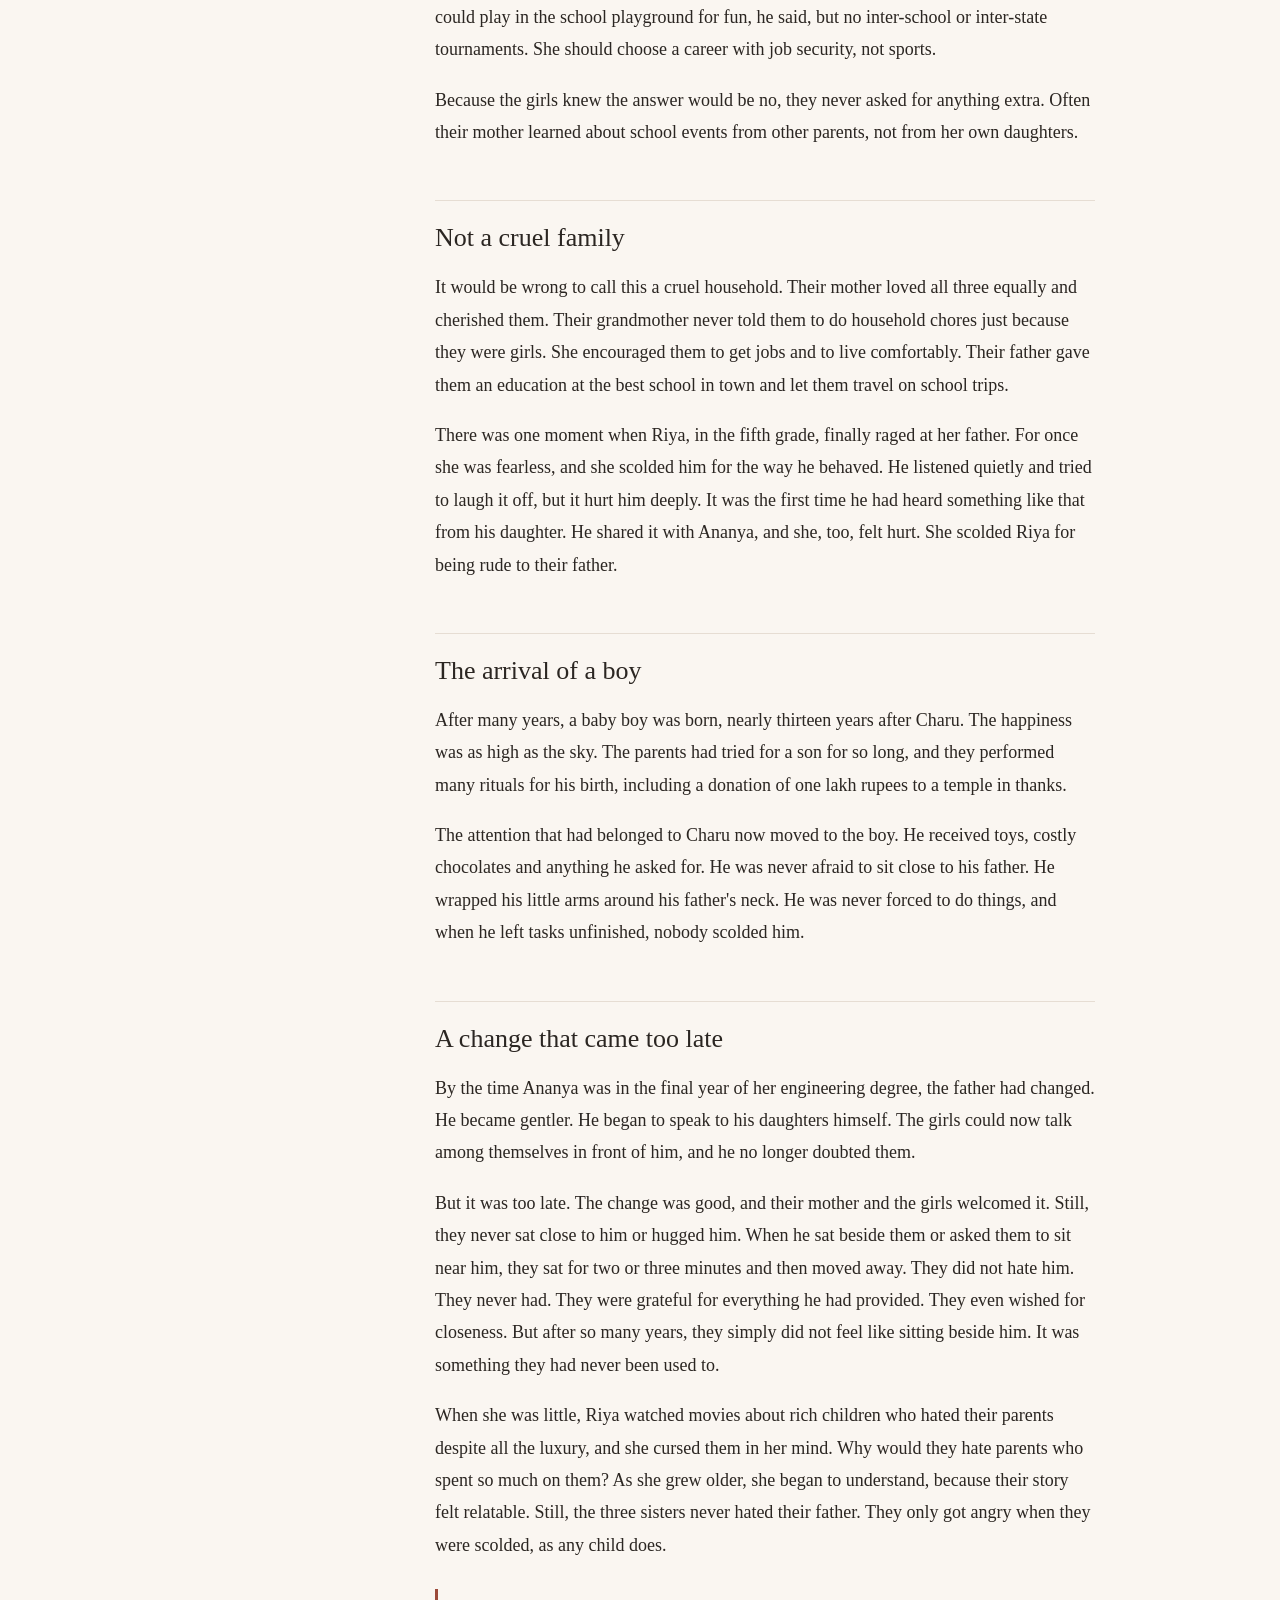
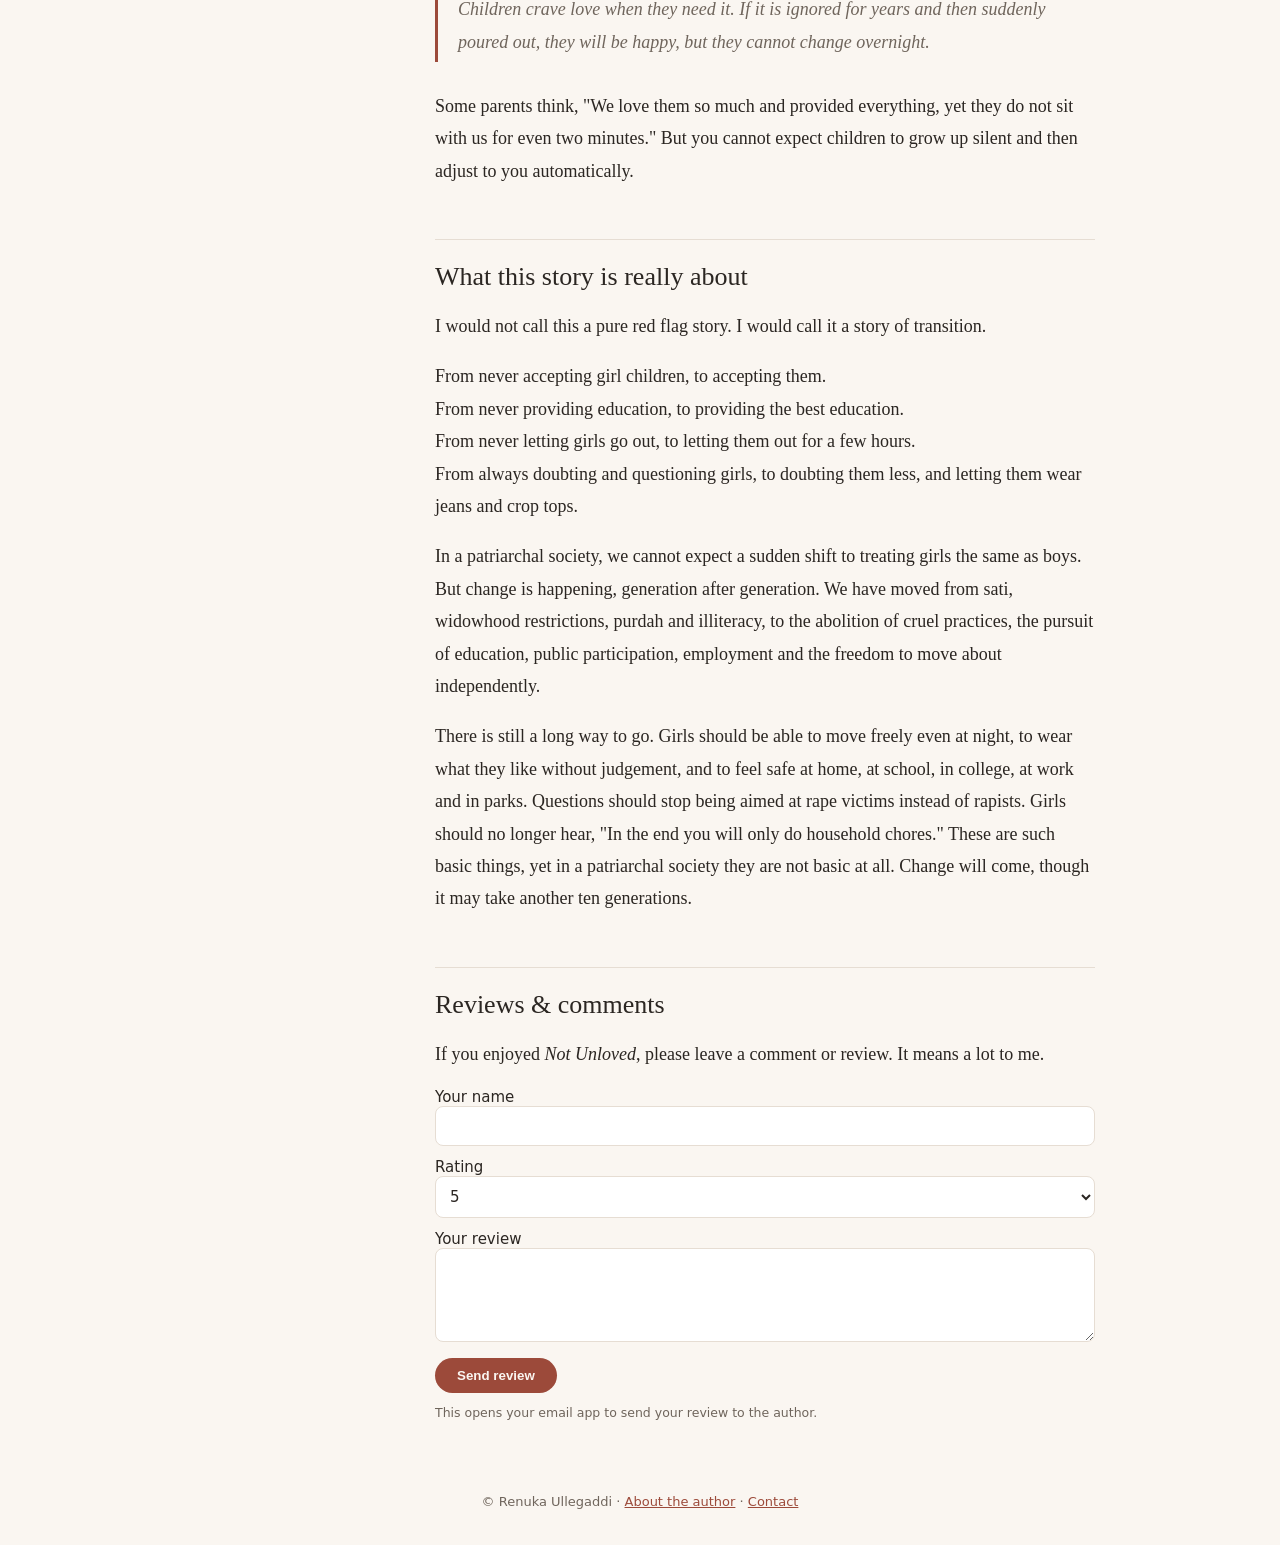
==== commit ce833d29: "Update index.html" ====
--- a/index.html
+++ b/index.html
@@ -19,7 +19,7 @@
 <header class="top"><div class="in"><button id="menu" aria-label="Contents">&#9776;</button><a class="brand" href="index.html">Not Unloved</a><nav aria-label="Main"><a href="index.html" class=on>Story</a><a href="about.html">About the Author</a><a href="index.html#reviews">Reviews</a></nav><button id="theme" aria-label="Toggle light or dark">&#9680;</button></div><div id="bar"></div></header>
 <div class="page"><aside id="side"><div id="nav"></div></aside><main><section class="hero"><p class="kicker">A short story by Renuka Ullegaddi</p><h1>Not Unloved</h1><p class="tag">Everything was provided. Closeness was not.</p>
 <svg class="scene" viewBox="0 0 420 130" role="img" aria-label="Three sisters sit apart from their father, edge closer for a moment, then move away again"><rect x="0" y="112" width="420" height="2" fill="currentColor" opacity=".2"/><g fill="currentColor" opacity=".55"><circle cx="370" cy="48" r="17"/><rect x="348" y="68" width="44" height="44" rx="14"/></g><g class="girls"><g class="g1"><circle cx="40" cy="62" r="11" fill="#d9a07f"/><rect x="28" y="75" width="24" height="37" rx="10" fill="#9c4a3a"/></g><g class="g2"><circle cx="90" cy="68" r="10" fill="#d9a07f"/><rect x="79" y="80" width="22" height="32" rx="9" fill="#6f8fc0"/></g><g class="g3"><circle cx="135" cy="74" r="9" fill="#d9a07f"/><rect x="125" y="85" width="20" height="27" rx="8" fill="#d6a53a"/></g></g><g class="dots" fill="currentColor"><circle cx="230" cy="40" r="3"/><circle cx="242" cy="40" r="3"/><circle cx="254" cy="40" r="3"/></g></svg>
-<p class="cap"></p><a class="btn" href="#ananya">Start reading</a></section><article>
+<a class="btn" href="#ananya">Start reading</a></section><article>
 
 <section class="cast" aria-label="Characters"><a href="#ananya"><svg class="av a1" viewBox="0 0 64 64" aria-hidden="true"><circle cx="32" cy="52" r="20" fill="#3b2a24" opacity=".85"/><circle cx="32" cy="28" r="14" fill="#e8b996"/><path d="M17 28a15 15 0 0 1 30 0c-6-2-22-2-30 0z" fill="#3b2a24"/><circle cx="27" cy="30" r="1.6" fill="#2b2622"/><circle cx="37" cy="30" r="1.6" fill="#2b2622"/><rect x="40" y="46" width="12" height="9" rx="1" fill="#c9a24a"/></svg><span><b>Ananya</b>The eldest daughter</span></a><a href="#riya"><svg class="av a2" viewBox="0 0 64 64" aria-hidden="true"><circle cx="32" cy="52" r="20" fill="#5a3a2e" opacity=".85"/><circle cx="32" cy="28" r="14" fill="#e3ad8b"/><path d="M17 28a15 15 0 0 1 30 0c-6-2-22-2-30 0z" fill="#5a3a2e"/><circle cx="27" cy="30" r="1.6" fill="#2b2622"/><circle cx="37" cy="30" r="1.6" fill="#2b2622"/><circle class="bub" cx="50" cy="14" r="3" fill="#8aa7d6"/><circle class="bub" style="animation-delay:1.3s" cx="56" cy="22" r="2" fill="#8aa7d6"/></svg><span><b>Riya</b>The middle daughter</span></a><a href="#charu"><svg class="av a3" viewBox="0 0 64 64" aria-hidden="true"><circle cx="32" cy="52" r="20" fill="#7a4a32" opacity=".85"/><circle cx="32" cy="28" r="14" fill="#f0c4a4"/><path d="M17 28a15 15 0 0 1 30 0c-6-2-22-2-30 0z" fill="#7a4a32"/><circle cx="27" cy="30" r="1.6" fill="#2b2622"/><circle cx="37" cy="30" r="1.6" fill="#2b2622"/><path class="tw" d="M52 8l2 5 5 2-5 2-2 5-2-5-5-2 5-2z" fill="#e0b341"/></svg><span><b>Charu</b>The youngest daughter</span></a></section>
 
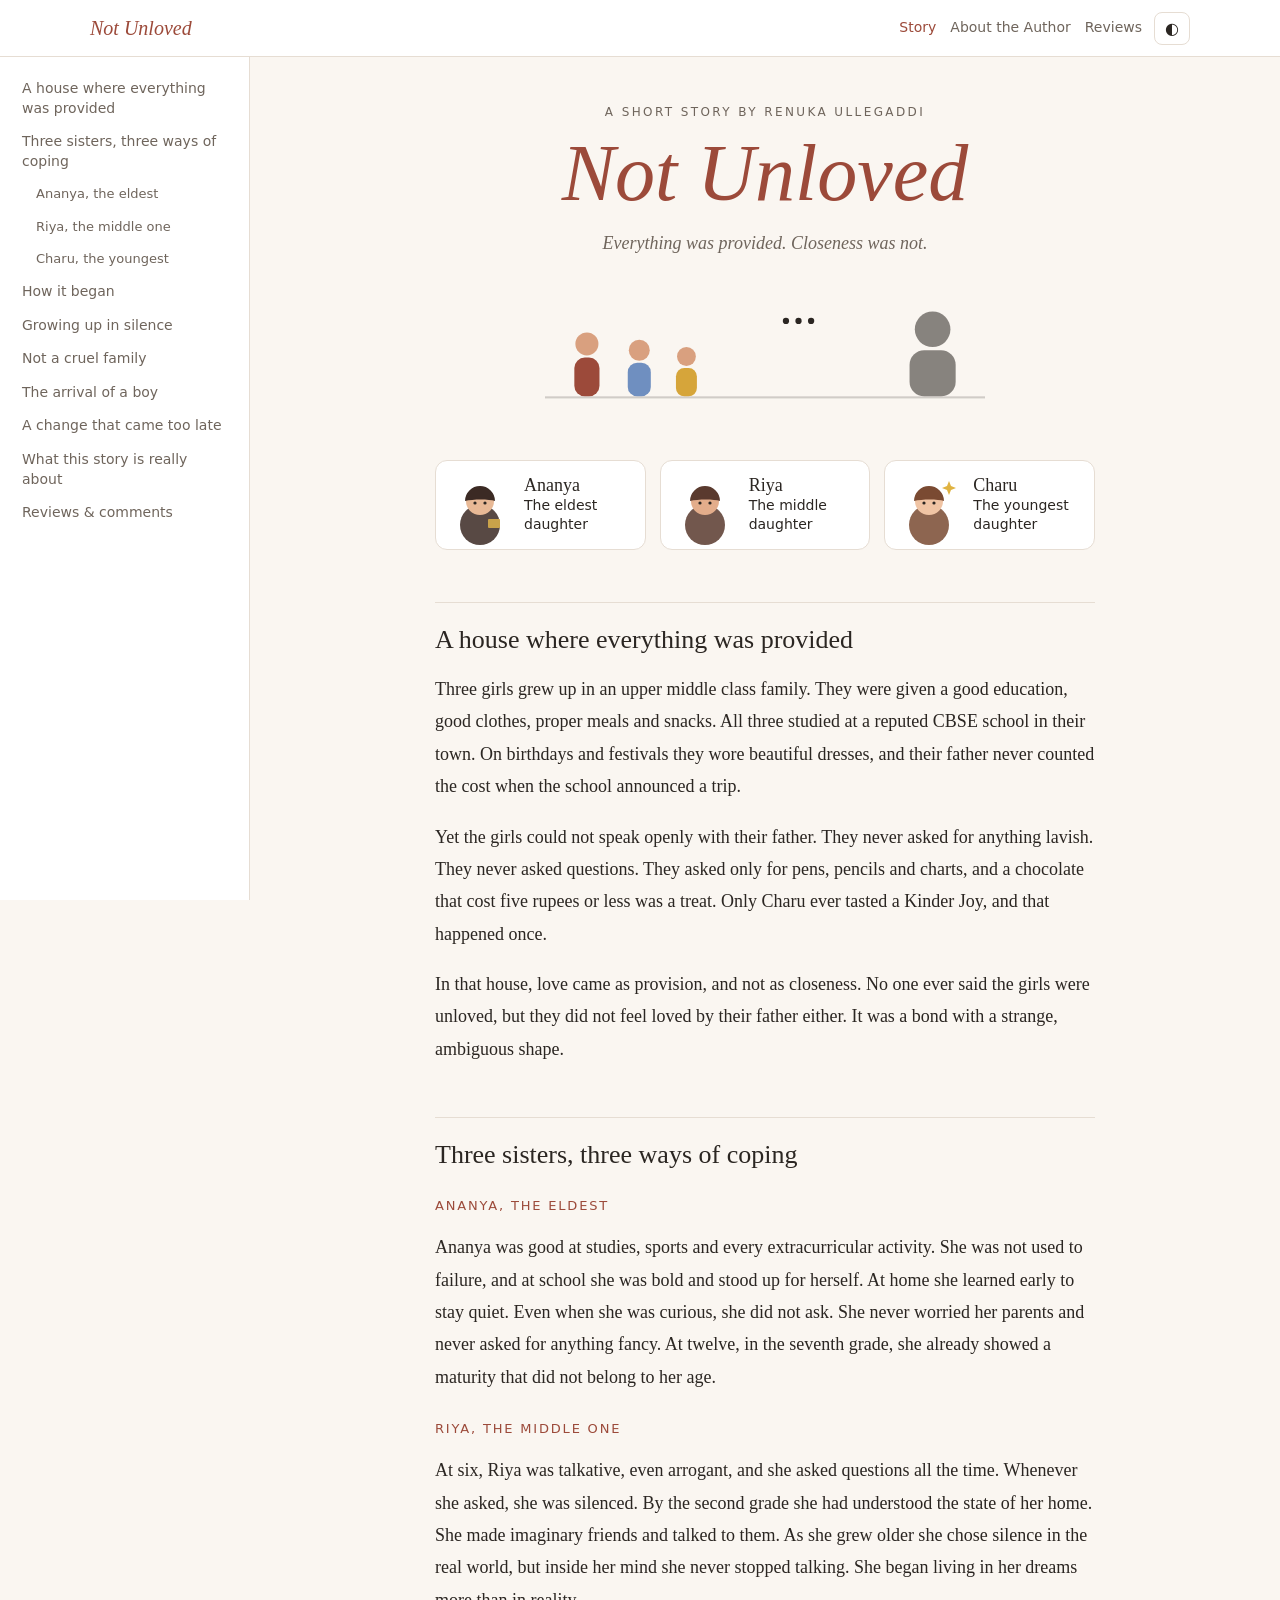
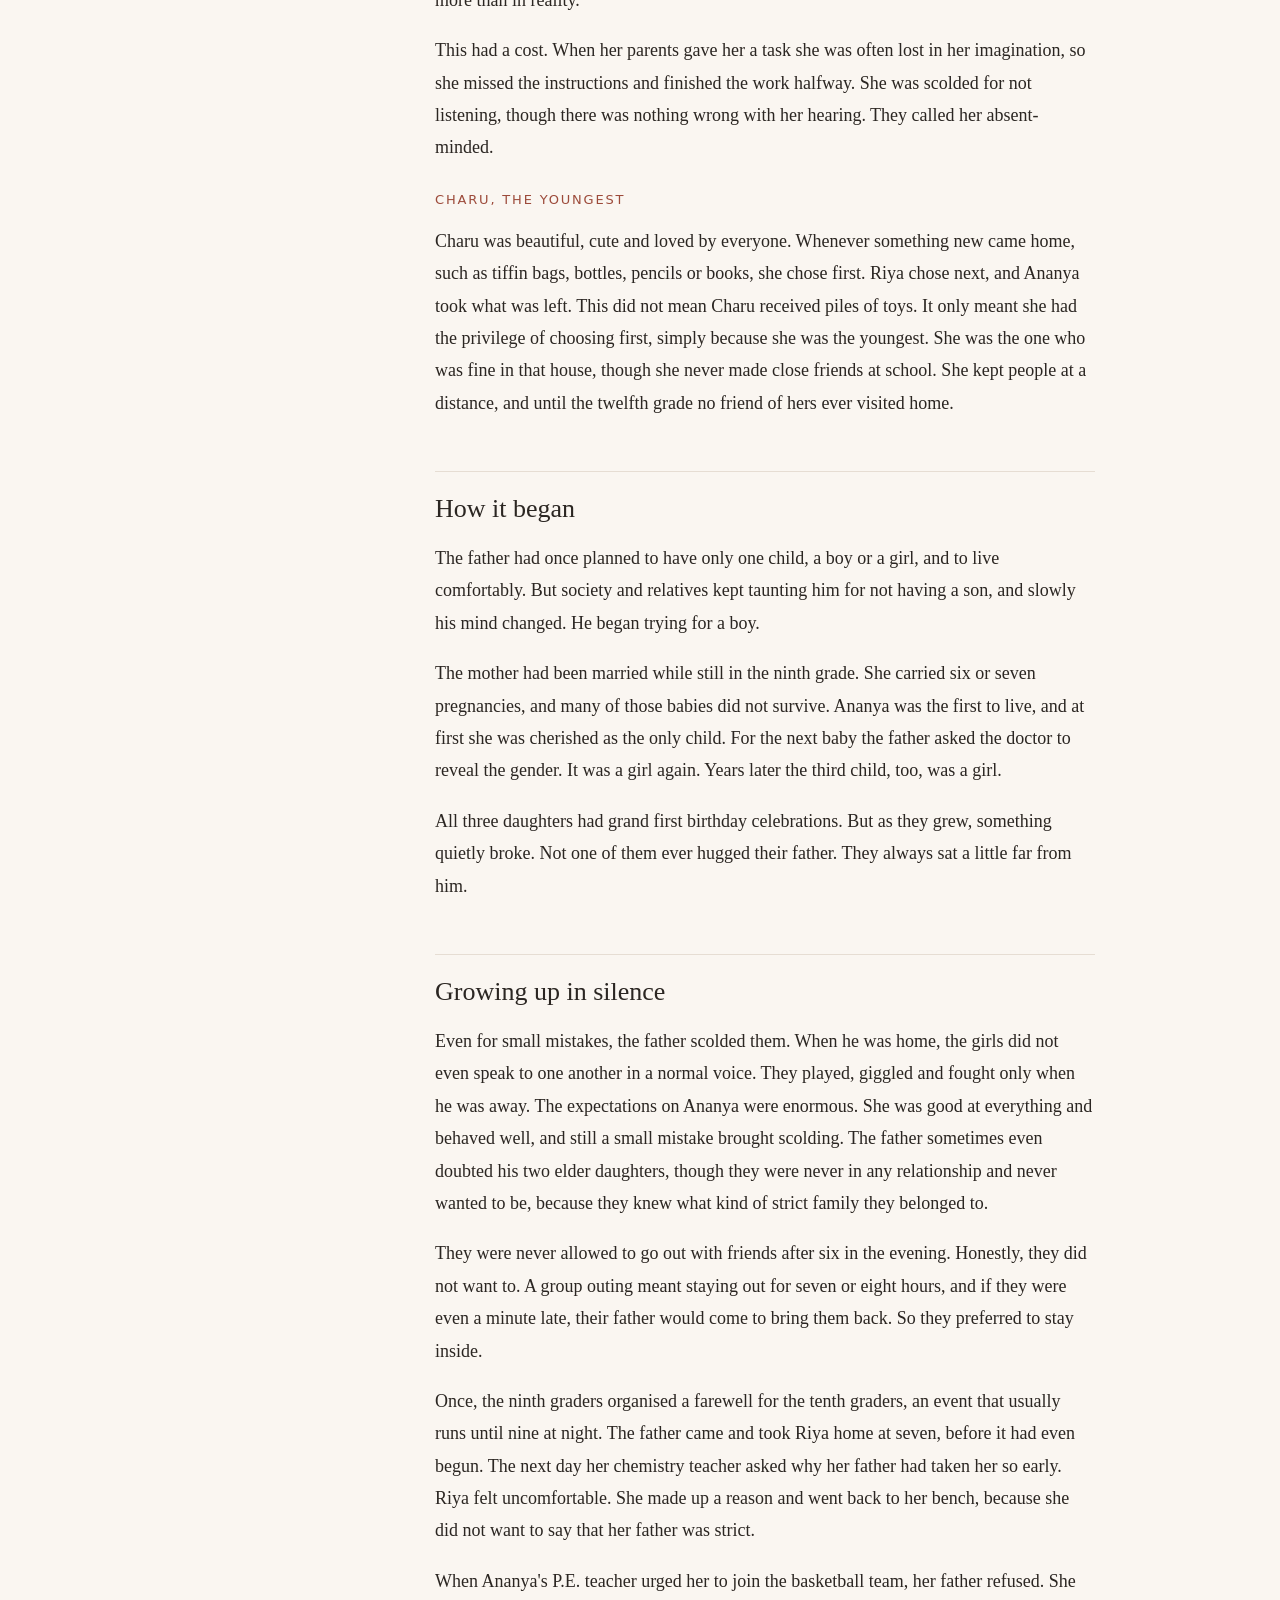
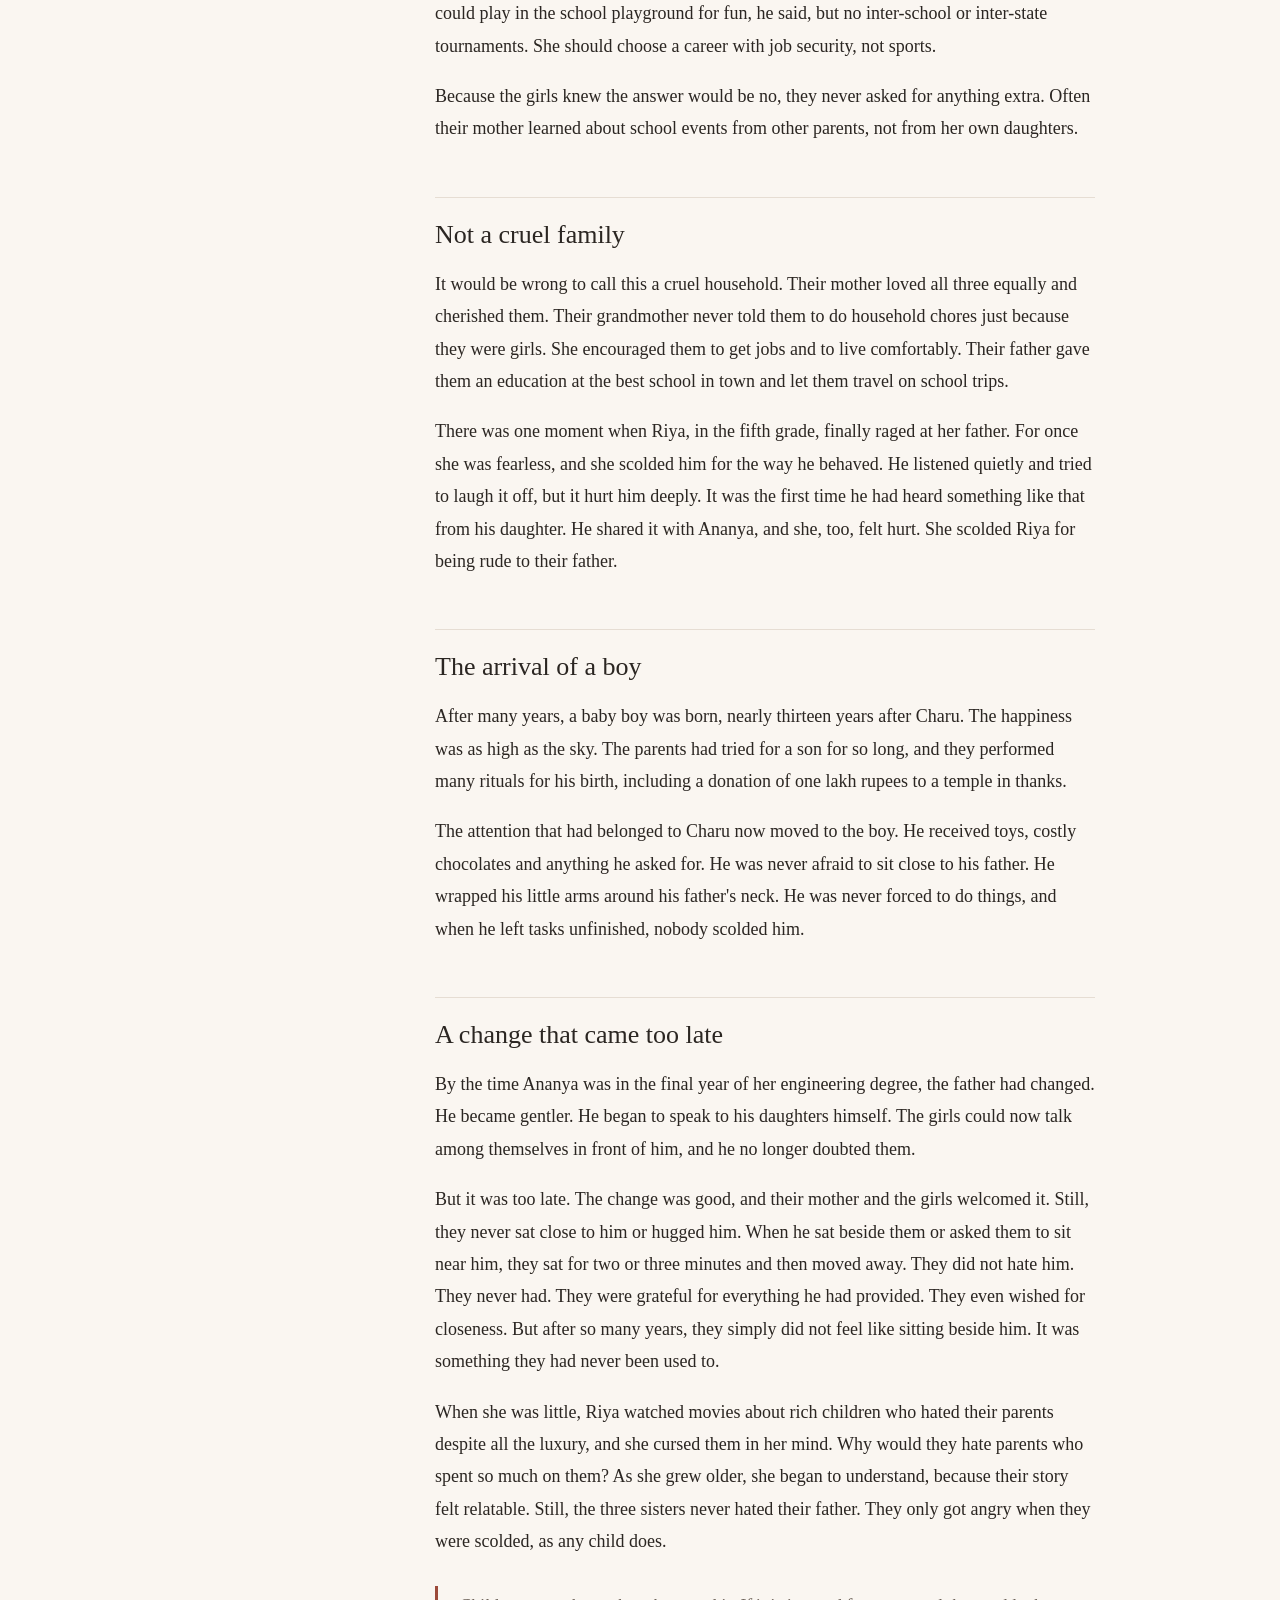
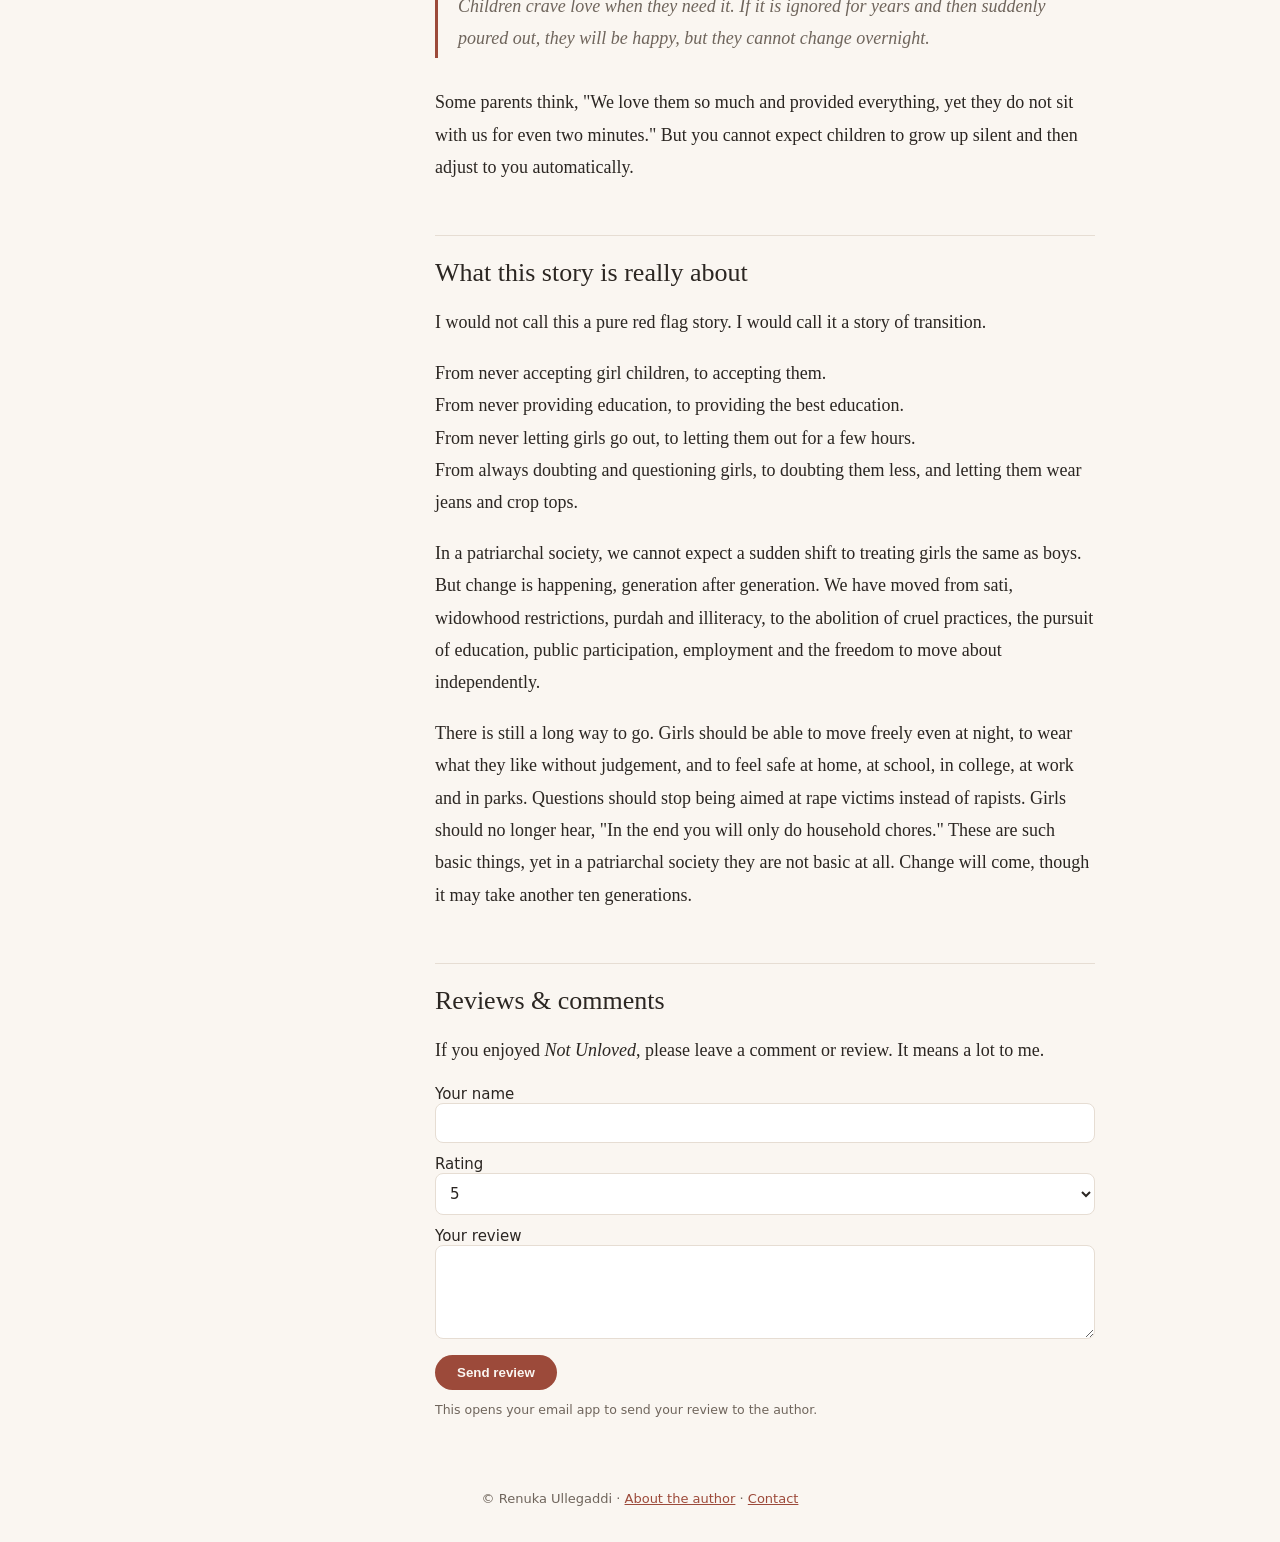
==== commit 514cf9d2: "Update index.html" ====
--- a/index.html
+++ b/index.html
@@ -19,7 +19,7 @@
 <header class="top"><div class="in"><button id="menu" aria-label="Contents">&#9776;</button><a class="brand" href="index.html">Not Unloved</a><nav aria-label="Main"><a href="index.html" class=on>Story</a><a href="about.html">About the Author</a><a href="index.html#reviews">Reviews</a></nav><button id="theme" aria-label="Toggle light or dark">&#9680;</button></div><div id="bar"></div></header>
 <div class="page"><aside id="side"><div id="nav"></div></aside><main><section class="hero"><p class="kicker">A short story by Renuka Ullegaddi</p><h1>Not Unloved</h1><p class="tag">Everything was provided. Closeness was not.</p>
 <svg class="scene" viewBox="0 0 420 130" role="img" aria-label="Three sisters sit apart from their father, edge closer for a moment, then move away again"><rect x="0" y="112" width="420" height="2" fill="currentColor" opacity=".2"/><g fill="currentColor" opacity=".55"><circle cx="370" cy="48" r="17"/><rect x="348" y="68" width="44" height="44" rx="14"/></g><g class="girls"><g class="g1"><circle cx="40" cy="62" r="11" fill="#d9a07f"/><rect x="28" y="75" width="24" height="37" rx="10" fill="#9c4a3a"/></g><g class="g2"><circle cx="90" cy="68" r="10" fill="#d9a07f"/><rect x="79" y="80" width="22" height="32" rx="9" fill="#6f8fc0"/></g><g class="g3"><circle cx="135" cy="74" r="9" fill="#d9a07f"/><rect x="125" y="85" width="20" height="27" rx="8" fill="#d6a53a"/></g></g><g class="dots" fill="currentColor"><circle cx="230" cy="40" r="3"/><circle cx="242" cy="40" r="3"/><circle cx="254" cy="40" r="3"/></g></svg>
-<a class="btn" href="#ananya">Start reading</a></section><article>
+</section><article>
 
 <section class="cast" aria-label="Characters"><a href="#ananya"><svg class="av a1" viewBox="0 0 64 64" aria-hidden="true"><circle cx="32" cy="52" r="20" fill="#3b2a24" opacity=".85"/><circle cx="32" cy="28" r="14" fill="#e8b996"/><path d="M17 28a15 15 0 0 1 30 0c-6-2-22-2-30 0z" fill="#3b2a24"/><circle cx="27" cy="30" r="1.6" fill="#2b2622"/><circle cx="37" cy="30" r="1.6" fill="#2b2622"/><rect x="40" y="46" width="12" height="9" rx="1" fill="#c9a24a"/></svg><span><b>Ananya</b>The eldest daughter</span></a><a href="#riya"><svg class="av a2" viewBox="0 0 64 64" aria-hidden="true"><circle cx="32" cy="52" r="20" fill="#5a3a2e" opacity=".85"/><circle cx="32" cy="28" r="14" fill="#e3ad8b"/><path d="M17 28a15 15 0 0 1 30 0c-6-2-22-2-30 0z" fill="#5a3a2e"/><circle cx="27" cy="30" r="1.6" fill="#2b2622"/><circle cx="37" cy="30" r="1.6" fill="#2b2622"/><circle class="bub" cx="50" cy="14" r="3" fill="#8aa7d6"/><circle class="bub" style="animation-delay:1.3s" cx="56" cy="22" r="2" fill="#8aa7d6"/></svg><span><b>Riya</b>The middle daughter</span></a><a href="#charu"><svg class="av a3" viewBox="0 0 64 64" aria-hidden="true"><circle cx="32" cy="52" r="20" fill="#7a4a32" opacity=".85"/><circle cx="32" cy="28" r="14" fill="#f0c4a4"/><path d="M17 28a15 15 0 0 1 30 0c-6-2-22-2-30 0z" fill="#7a4a32"/><circle cx="27" cy="30" r="1.6" fill="#2b2622"/><circle cx="37" cy="30" r="1.6" fill="#2b2622"/><path class="tw" d="M52 8l2 5 5 2-5 2-2 5-2-5-5-2 5-2z" fill="#e0b341"/></svg><span><b>Charu</b>The youngest daughter</span></a></section>
 
--- a/style.css
+++ b/style.css
@@ -22,7 +22,6 @@
 h1{font:italic 400 clamp(44px,10vw,80px)/1.1 Georgia,serif;color:var(--accent);margin:10px 0}
 .tag{color:var(--muted);font-style:italic;margin:0 0 20px}
 .scene{width:100%;max-width:440px;color:var(--fg)}
-.cap{font-size:14px;color:var(--muted);font-style:italic;margin:4px 0 20px}
 .btn{display:inline-block;background:var(--accent);color:var(--bg);padding:10px 22px;border-radius:999px;text-decoration:none;font:600 15px system-ui,sans-serif}
 .btn.alt{background:none;color:var(--accent);border:1px solid var(--accent)}
 .girls{animation:near 10s ease-in-out infinite}
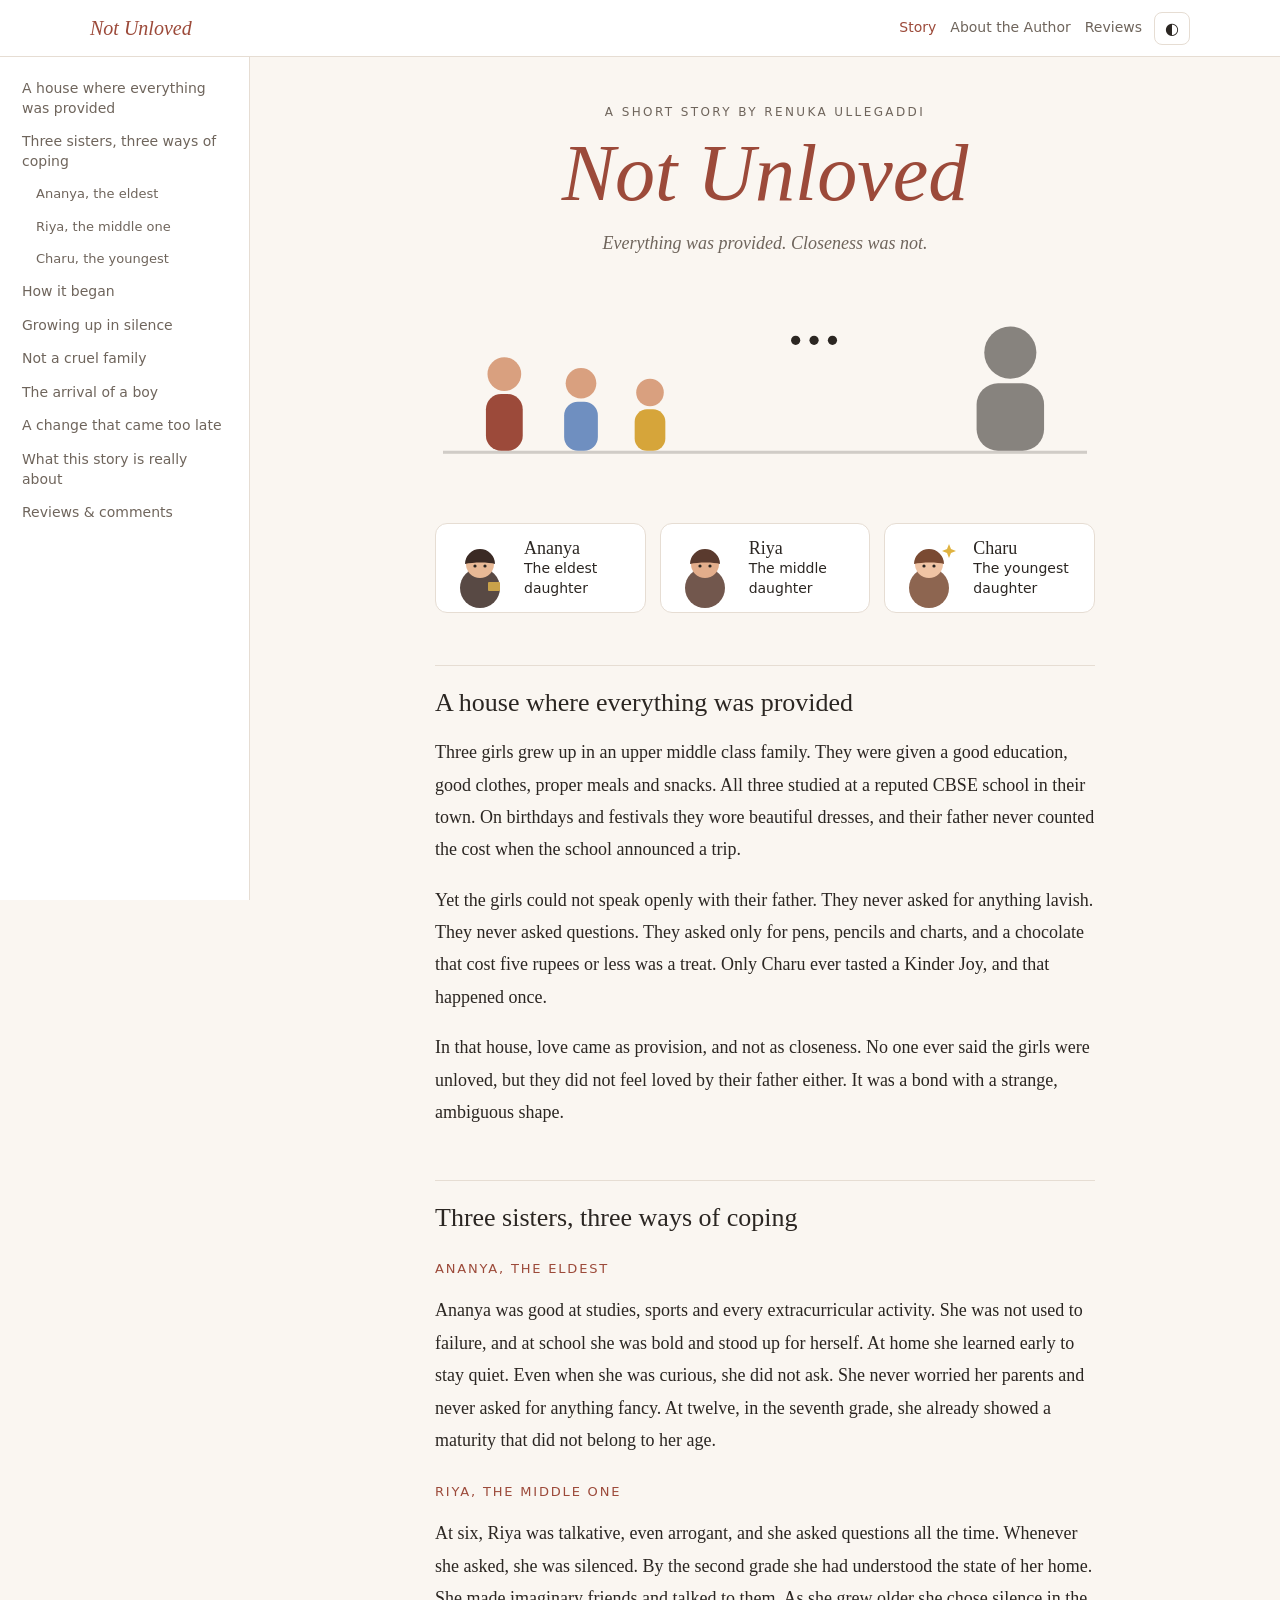
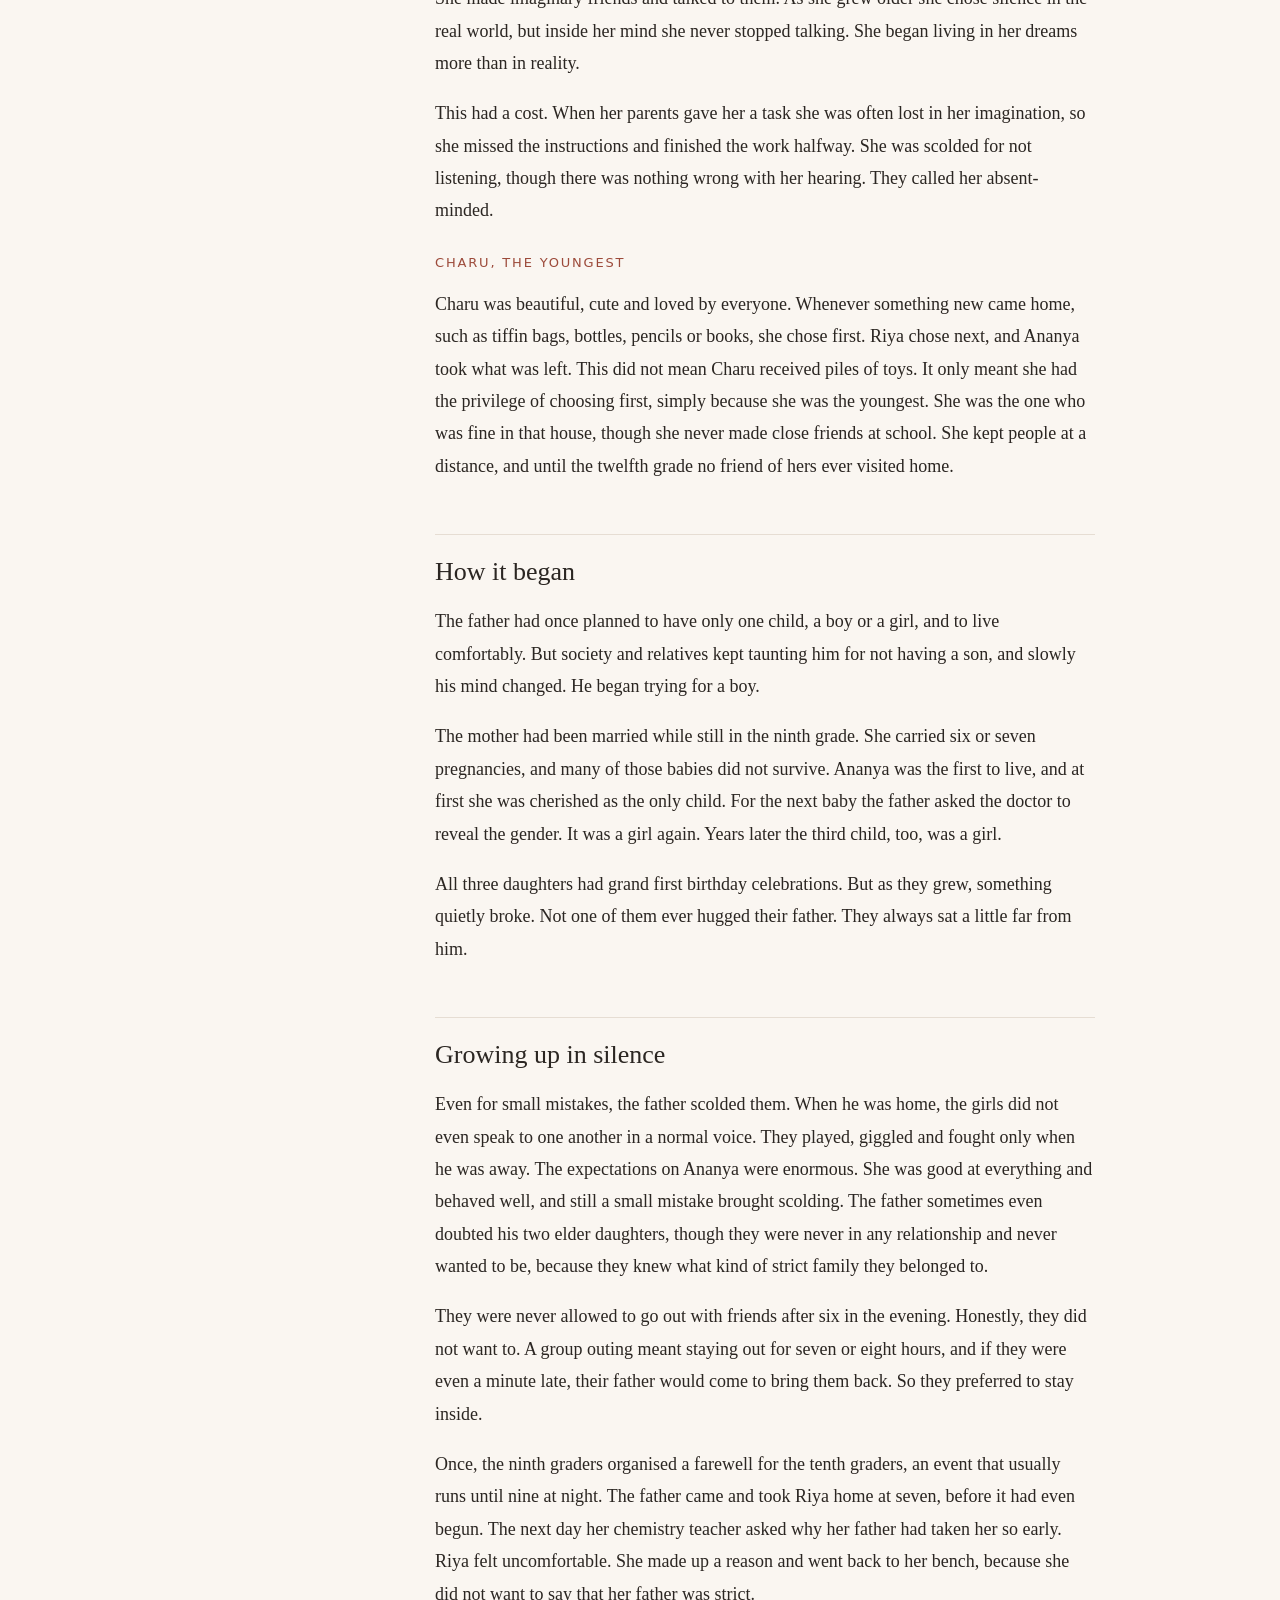
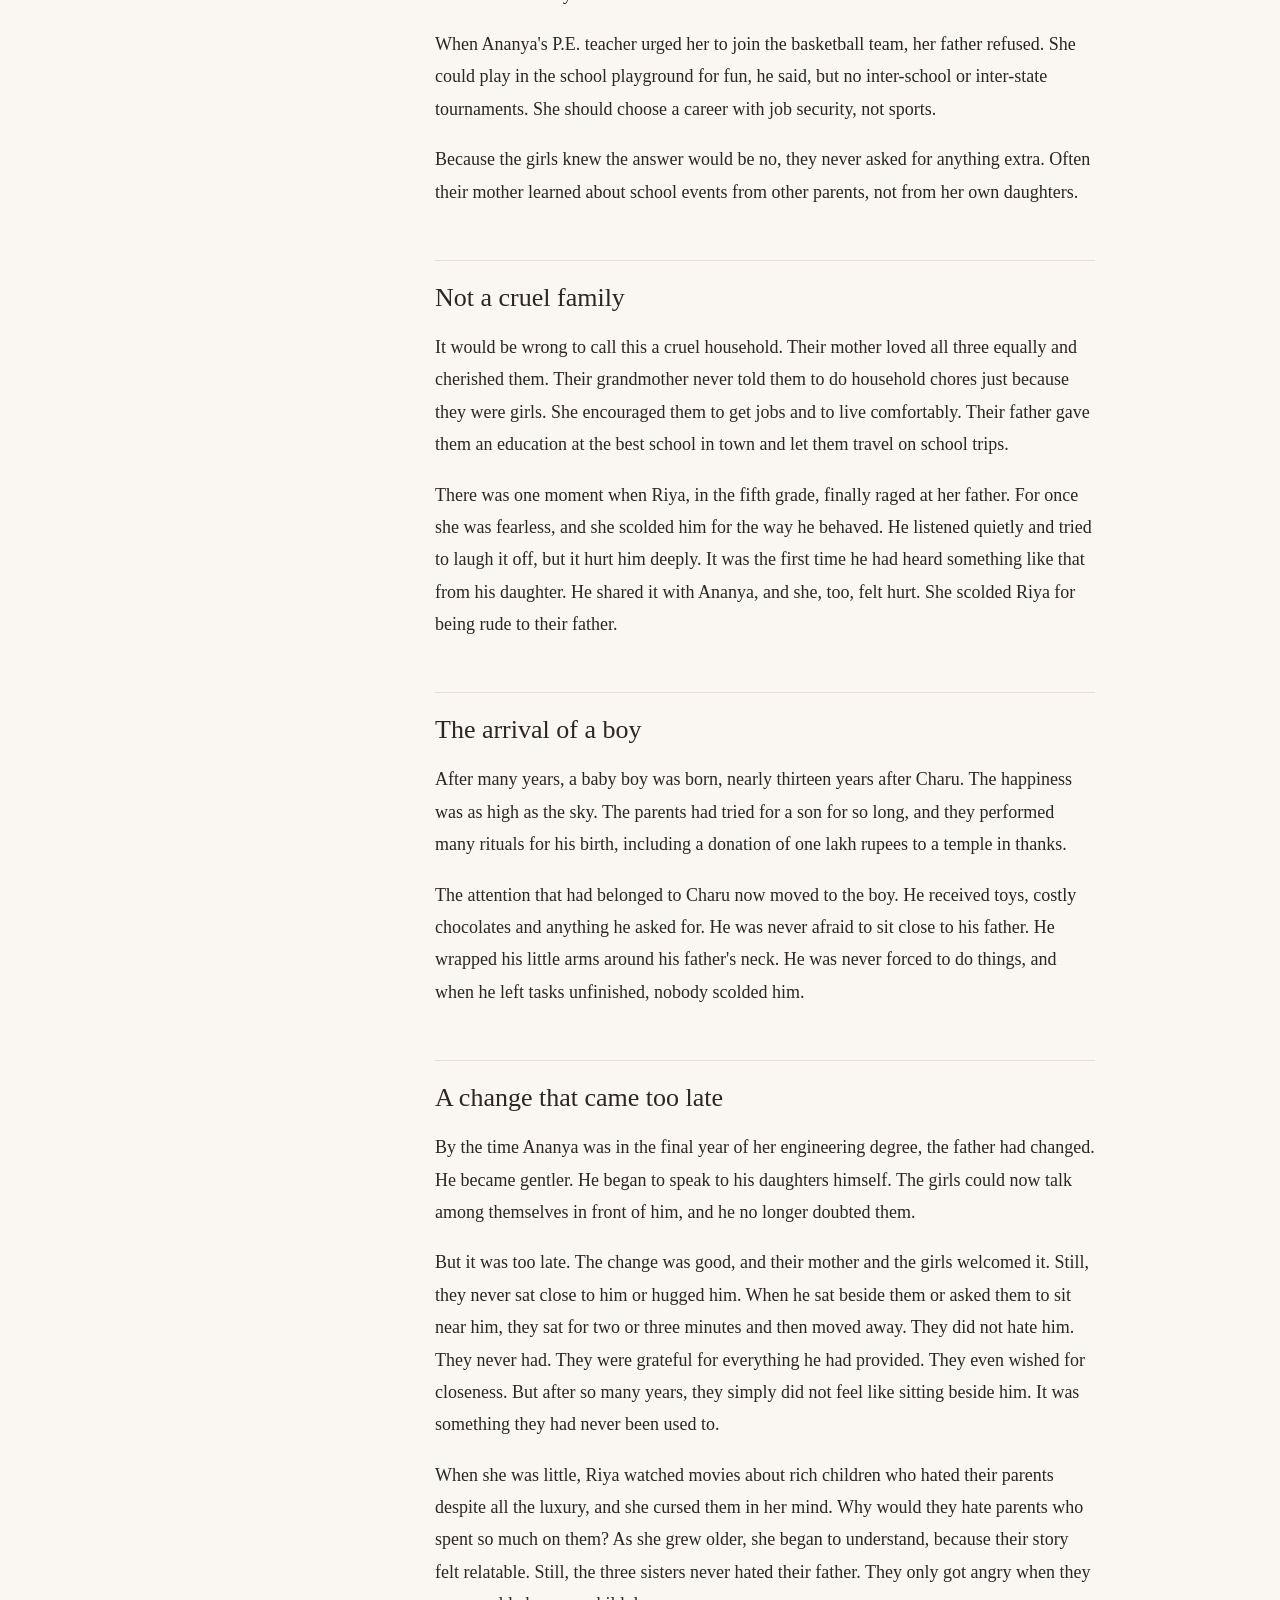
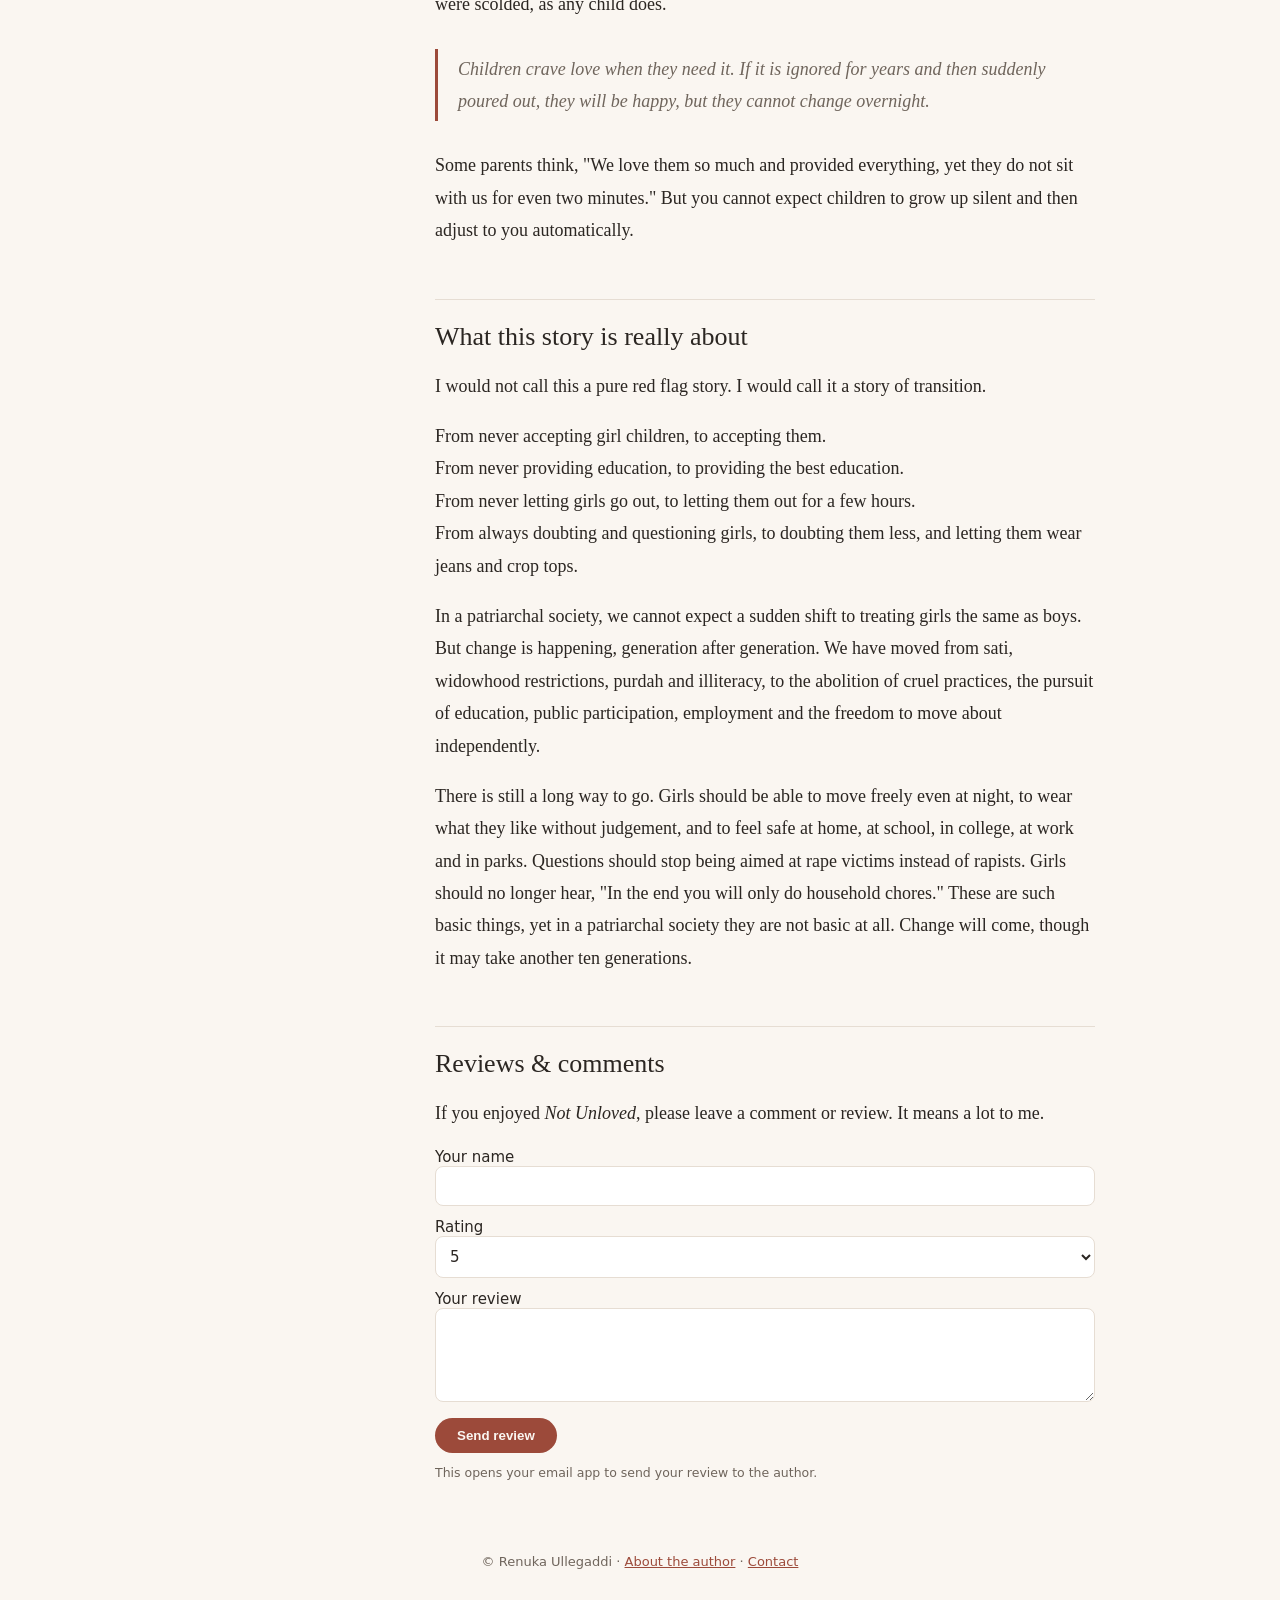
==== commit abfff5f7: "Update index.html" ====
--- a/index.html
+++ b/index.html
@@ -20,7 +20,7 @@
 <div class="page"><aside id="side"><div id="nav"></div></aside><main><section class="hero"><p class="kicker">A short story by Renuka Ullegaddi</p><h1>Not Unloved</h1><p class="tag">Everything was provided. Closeness was not.</p>
 <svg class="scene" viewBox="0 0 420 130" role="img" aria-label="Three sisters sit apart from their father, edge closer for a moment, then move away again"><rect x="0" y="112" width="420" height="2" fill="currentColor" opacity=".2"/><g fill="currentColor" opacity=".55"><circle cx="370" cy="48" r="17"/><rect x="348" y="68" width="44" height="44" rx="14"/></g><g class="girls"><g class="g1"><circle cx="40" cy="62" r="11" fill="#d9a07f"/><rect x="28" y="75" width="24" height="37" rx="10" fill="#9c4a3a"/></g><g class="g2"><circle cx="90" cy="68" r="10" fill="#d9a07f"/><rect x="79" y="80" width="22" height="32" rx="9" fill="#6f8fc0"/></g><g class="g3"><circle cx="135" cy="74" r="9" fill="#d9a07f"/><rect x="125" y="85" width="20" height="27" rx="8" fill="#d6a53a"/></g></g><g class="dots" fill="currentColor"><circle cx="230" cy="40" r="3"/><circle cx="242" cy="40" r="3"/><circle cx="254" cy="40" r="3"/></g></svg>
 </section><article>
-
+  
 <section class="cast" aria-label="Characters"><a href="#ananya"><svg class="av a1" viewBox="0 0 64 64" aria-hidden="true"><circle cx="32" cy="52" r="20" fill="#3b2a24" opacity=".85"/><circle cx="32" cy="28" r="14" fill="#e8b996"/><path d="M17 28a15 15 0 0 1 30 0c-6-2-22-2-30 0z" fill="#3b2a24"/><circle cx="27" cy="30" r="1.6" fill="#2b2622"/><circle cx="37" cy="30" r="1.6" fill="#2b2622"/><rect x="40" y="46" width="12" height="9" rx="1" fill="#c9a24a"/></svg><span><b>Ananya</b>The eldest daughter</span></a><a href="#riya"><svg class="av a2" viewBox="0 0 64 64" aria-hidden="true"><circle cx="32" cy="52" r="20" fill="#5a3a2e" opacity=".85"/><circle cx="32" cy="28" r="14" fill="#e3ad8b"/><path d="M17 28a15 15 0 0 1 30 0c-6-2-22-2-30 0z" fill="#5a3a2e"/><circle cx="27" cy="30" r="1.6" fill="#2b2622"/><circle cx="37" cy="30" r="1.6" fill="#2b2622"/><circle class="bub" cx="50" cy="14" r="3" fill="#8aa7d6"/><circle class="bub" style="animation-delay:1.3s" cx="56" cy="22" r="2" fill="#8aa7d6"/></svg><span><b>Riya</b>The middle daughter</span></a><a href="#charu"><svg class="av a3" viewBox="0 0 64 64" aria-hidden="true"><circle cx="32" cy="52" r="20" fill="#7a4a32" opacity=".85"/><circle cx="32" cy="28" r="14" fill="#f0c4a4"/><path d="M17 28a15 15 0 0 1 30 0c-6-2-22-2-30 0z" fill="#7a4a32"/><circle cx="27" cy="30" r="1.6" fill="#2b2622"/><circle cx="37" cy="30" r="1.6" fill="#2b2622"/><path class="tw" d="M52 8l2 5 5 2-5 2-2 5-2-5-5-2 5-2z" fill="#e0b341"/></svg><span><b>Charu</b>The youngest daughter</span></a></section>
 
 <h2>A house where everything was provided</h2>
--- a/style.css
+++ b/style.css
@@ -21,7 +21,6 @@
 .kicker{font:12px system-ui,sans-serif;letter-spacing:.2em;text-transform:uppercase;color:var(--muted);margin:0}
 h1{font:italic 400 clamp(44px,10vw,80px)/1.1 Georgia,serif;color:var(--accent);margin:10px 0}
 .tag{color:var(--muted);font-style:italic;margin:0 0 20px}
-.scene{width:100%;max-width:440px;color:var(--fg)}
 .btn{display:inline-block;background:var(--accent);color:var(--bg);padding:10px 22px;border-radius:999px;text-decoration:none;font:600 15px system-ui,sans-serif}
 .btn.alt{background:none;color:var(--accent);border:1px solid var(--accent)}
 .girls{animation:near 10s ease-in-out infinite}
